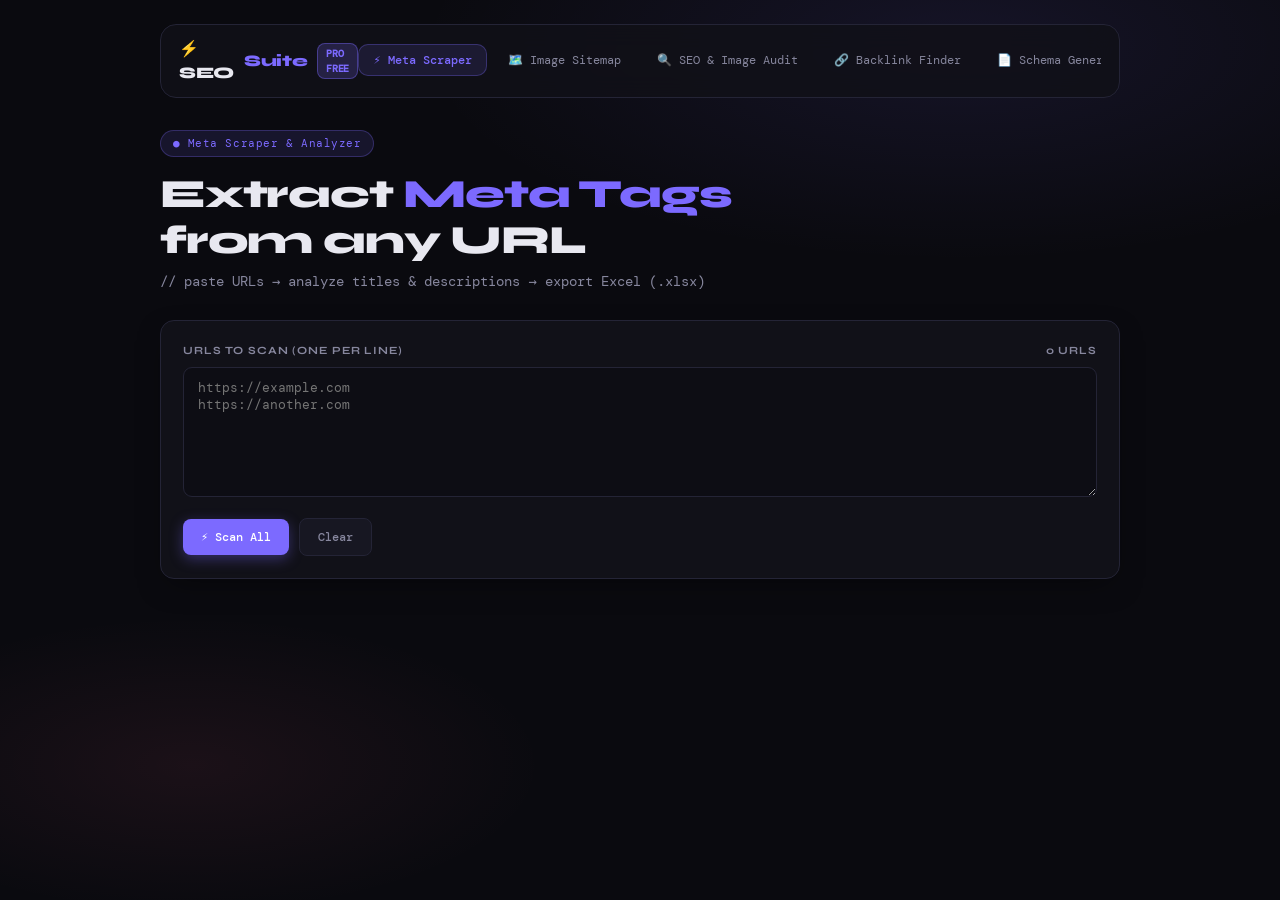
==== index.html @ 13bcffc9 "Initial commit of unified SEO Tools suite" ====
<!DOCTYPE html>
<html lang="en">
<head>
    <meta charset="UTF-8">
    <meta name="viewport" content="width=device-width, initial-scale=1.0">
    <title>SEO & Web Tools Suite — All-in-One Growth Platform</title>
    <meta name="description" content="All-in-one free SEO & Web tools platform: Meta Scraper, XML Image Sitemap Generator, Deep Image & SEO Auditor, Backlink Finder, Schema.org Generator, and YouTube Shorts Hunter.">
    <link rel="icon" href="data:image/svg+xml,<svg xmlns=%22http://www.w3.org/2000/svg%22 viewBox=%220 0 100 100%22><text y=%22.9em%22 font-size=%2290%22>⚡</text></svg>">
    <link rel="stylesheet" href="style.css">
</head>
<body>

    <main class="app-container">
        <!-- Unified Top Navigation Bar -->
        <nav class="suite-nav-container">
            <div class="suite-logo">
                ⚡ SEO<span>Suite</span>
                <span class="suite-logo-badge">PRO FREE</span>
            </div>
            <div class="nav-tabs">
                <button class="tab-btn active" data-tab="meta">⚡ Meta Scraper</button>
                <button class="tab-btn" data-tab="sitemap">🗺️ Image Sitemap</button>
                <button class="tab-btn" data-tab="audit">🔍 SEO & Image Audit</button>
                <button class="tab-btn" data-tab="backlinks">🔗 Backlink Finder</button>
                <button class="tab-btn" data-tab="schema">📄 Schema Generator</button>
                <button class="tab-btn" data-tab="shorts">🎬 Shorts Hunter</button>
            </div>
        </nav>

        <!-- ======================================================== -->
        <!-- 1. TAB: META TAG SCRAPER -->
        <!-- ======================================================== -->
        <section id="panel-meta" class="tool-panel">
            <header class="tool-header">
                <div class="badge">● Meta Scraper & Analyzer</div>
                <h1>Extract <span>Meta Tags</span><br/>from any URL</h1>
                <p class="tool-subtitle">// paste URLs → analyze titles & descriptions → export Excel (.xlsx)</p>
            </header>

            <div class="card">
                <div class="meta-label">
                    <span>URLs to scan (one per line)</span>
                    <span id="meta-url-count">0 URLs</span>
                </div>
                <textarea id="meta-url-input" placeholder="https://example.com&#10;https://another.com"></textarea>
                
                <div class="button-group">
                    <button id="meta-scan-btn" class="btn primary">⚡ Scan All</button>
                    <button id="meta-clear-btn" class="btn secondary">Clear</button>
                </div>
                <div id="meta-status" class="status-text hidden"></div>
            </div>

            <div id="meta-results-container" class="hidden">
                <div class="results-header">
                    <div id="meta-results-title" class="results-title">Results — 0 pages</div>
                    <button id="meta-export-btn" class="btn download">↓ Export Excel (.xlsx)</button>
                </div>
                <div id="meta-results-list"></div>
            </div>
        </section>

        <!-- ======================================================== -->
        <!-- 2. TAB: IMAGE SITEMAP GENERATOR -->
        <!-- ======================================================== -->
        <section id="panel-sitemap" class="tool-panel hidden">
            <header class="tool-header">
                <div class="badge">● Google Image Sitemap Crawler</div>
                <h1>Generate <span>Image Sitemap</span><br/>for your website</h1>
                <p class="tool-subtitle">// crawl internal pages → find WebP, images & alt text → export XML & CSV</p>
            </header>

            <div class="card">
                <div class="input-row">
                    <div class="input-col" style="flex: 2;">
                        <div class="meta-label">Starting Website URL</div>
                        <input type="text" id="sitemap-url-input" placeholder="https://example.com" />
                    </div>
                    <div class="input-col" style="flex: 1;">
                        <div class="meta-label">Max Pages to Crawl</div>
                        <input type="number" id="sitemap-max-pages" min="1" max="25" value="10" />
                    </div>
                </div>
                <div class="button-group">
                    <button id="sitemap-crawl-btn" class="btn primary">🗺️ Start Crawl</button>
                    <button id="sitemap-clear-btn" class="btn secondary">Clear</button>
                </div>
                <div id="sitemap-status" class="status-text hidden"></div>
            </div>

            <div id="sitemap-results-container" class="hidden">
                <div class="results-header">
                    <div id="sitemap-results-title" class="results-title">Found 0 images across 0 pages</div>
                    <div class="button-group">
                        <button id="sitemap-copy-xml-btn" class="btn secondary">Copy XML</button>
                        <button id="sitemap-download-xml-btn" class="btn download">↓ Download sitemap.xml</button>
                        <button id="sitemap-download-csv-btn" class="btn download">↓ Download CSV</button>
                    </div>
                </div>

                <div class="meta-label">Google Image Sitemap (XML Preview)</div>
                <div id="sitemap-xml-preview" class="code-preview"></div>

                <div class="table-container" style="margin-top: 20px;">
                    <table>
                        <thead>
                            <tr>
                                <th>Page URL</th>
                                <th>Image URL</th>
                                <th>Alt Text / Title</th>
                                <th>Format</th>
                            </tr>
                        </thead>
                        <tbody id="sitemap-table-body"></tbody>
                    </table>
                </div>
            </div>
        </section>

        <!-- ======================================================== -->
        <!-- 3. TAB: DEEP SEO & IMAGE AUDITOR -->
        <!-- ======================================================== -->
        <section id="panel-audit" class="tool-panel hidden">
            <header class="tool-header">
                <div class="badge">● Deep Page & Image Auditor</div>
                <h1>Perform <span>SEO Audit</span><br/>on any page</h1>
                <p class="tool-subtitle">// check alt tags, missing dimensions (CLS), formats & anchor tags</p>
            </header>

            <div class="card">
                <div class="meta-label">Page URL to Audit</div>
                <div class="input-row">
                    <input type="text" id="audit-url-input" placeholder="https://example.com/page" style="flex: 1;" />
                    <button id="audit-btn" class="btn primary">🔍 Run Deep Audit</button>
                </div>
                <div id="audit-status" class="status-text hidden"></div>
            </div>

            <div id="audit-results-container" class="hidden">
                <!-- Health Score & Metrics -->
                <div class="stat-grid">
                    <div class="stat-card">
                        <div class="stat-label">Health Score</div>
                        <div id="audit-score" class="stat-value ok">--</div>
                    </div>
                    <div class="stat-card">
                        <div class="stat-label">Total Images</div>
                        <div id="audit-total-imgs" class="stat-value">0</div>
                    </div>
                    <div class="stat-card">
                        <div class="stat-label">Missing Alt Tags</div>
                        <div id="audit-missing-alt" class="stat-value warn">0</div>
                    </div>
                    <div class="stat-card">
                        <div class="stat-label">Missing Width/Height</div>
                        <div id="audit-missing-dims" class="stat-value bad">0</div>
                    </div>
                </div>

                <div class="card">
                    <div class="meta-label">Page Headings & Meta Structure</div>
                    <div style="font-family: var(--font-mono); font-size: 13px; line-height: 1.6;">
                        <div><strong>Title:</strong> <span id="audit-title"></span> <span id="audit-title-pill"></span></div>
                        <div style="margin-top: 6px;"><strong>Description:</strong> <span id="audit-desc"></span> <span id="audit-desc-pill"></span></div>
                        <div style="margin-top: 6px;"><strong>H1 Tags:</strong> <span id="audit-h1"></span></div>
                        <div style="margin-top: 6px;"><strong>Canonical:</strong> <span id="audit-canonical"></span></div>
                    </div>
                </div>

                <div class="results-header">
                    <div class="results-title">Image-by-Image Inspection</div>
                </div>
                <div class="table-container">
                    <table>
                        <thead>
                            <tr>
                                <th>#</th>
                                <th>Image URL</th>
                                <th>Alt Text</th>
                                <th>Dimensions</th>
                                <th>Format</th>
                                <th>Loading</th>
                            </tr>
                        </thead>
                        <tbody id="audit-images-table"></tbody>
                    </table>
                </div>
            </div>
        </section>

        <!-- ======================================================== -->
        <!-- 4. TAB: BACKLINK OPPORTUNITY FINDER -->
        <!-- ======================================================== -->
        <section id="panel-backlinks" class="tool-panel hidden">
            <header class="tool-header">
                <div class="badge">● Backlink Opportunity Finder</div>
                <h1>Discover <span>Free Backlinks</span><br/>in your industry</h1>
                <p class="tool-subtitle">// targeted footprint generator & live search query generator</p>
            </header>

            <div class="card">
                <div class="input-row">
                    <div class="input-col" style="flex: 2;">
                        <div class="meta-label">Primary Keyword</div>
                        <input type="text" id="backlink-kw" placeholder="e.g. sheet metal design, mechanical engineering, dental" />
                    </div>
                    <div class="input-col" style="flex: 1.5;">
                        <div class="meta-label">Category</div>
                        <select id="backlink-cat">
                            <option value="guest_blogs">Guest Blogs ("Write for Us")</option>
                            <option value="business_listings">Business Listings & Directories</option>
                            <option value="classifieds">Free Classifieds</option>
                            <option value="pdf_sharing">PPT / PDF Sharing Sites</option>
                            <option value="communities">Forums & Communities</option>
                        </select>
                    </div>
                    <div class="input-col" style="flex: 1;">
                        <div class="meta-label">Country Filter</div>
                        <select id="backlink-country">
                            <option value="">Global (No Filter)</option>
                            <option value="USA">USA</option>
                            <option value="India">India</option>
                            <option value="UK">UK</option>
                            <option value="Canada">Canada</option>
                            <option value="Australia">Australia</option>
                        </select>
                    </div>
                </div>

                <div class="button-group">
                    <button id="backlink-btn" class="btn primary">🔗 Find Opportunities</button>
                    <button id="backlink-clear-btn" class="btn secondary">Clear</button>
                </div>
                <div id="backlink-status" class="status-text hidden"></div>
            </div>

            <div id="backlink-results-container" class="hidden">
                <div class="results-header">
                    <div class="results-title">Generated Search Footprints</div>
                </div>
                <div id="backlink-footprints-list"></div>

                <div class="results-header" style="margin-top: 24px;">
                    <div class="results-title">Live Discovered Candidates</div>
                </div>
                <div id="backlink-live-list"></div>
            </div>
        </section>

        <!-- ======================================================== -->
        <!-- 5. TAB: SCHEMA & JSON-LD GENERATOR -->
        <!-- ======================================================== -->
        <section id="panel-schema" class="tool-panel hidden">
            <header class="tool-header">
                <div class="badge">● Schema.org & JSON-LD Generator</div>
                <h1>Generate <span>Structured Data</span><br/>for Google Rich Snippets</h1>
                <p class="tool-subtitle">// create Article, WebPage, and FAQ rich snippets for maximum SERP visibility</p>
            </header>

            <div class="card">
                <div class="input-row">
                    <div class="input-col" style="flex: 1;">
                        <div class="meta-label">Schema Type</div>
                        <select id="schema-type">
                            <option value="Article">Article / Blog Post</option>
                            <option value="WebPage">WebPage</option>
                        </select>
                    </div>
                    <div class="input-col" style="flex: 2;">
                        <div class="meta-label">Headline / Title</div>
                        <input type="text" id="schema-headline" placeholder="e.g. Complete Guide to Precision Sheet Metal Design" />
                    </div>
                </div>

                <div class="meta-label">Excerpt / Description</div>
                <textarea id="schema-desc" style="height: 80px;" placeholder="Brief summary of the article or document..."></textarea>

                <div class="input-row">
                    <div class="input-col">
                        <div class="meta-label">Author Name</div>
                        <input type="text" id="schema-author" placeholder="e.g. John Doe / Technical Team" />
                    </div>
                    <div class="input-col">
                        <div class="meta-label">Page Canonical URL</div>
                        <input type="text" id="schema-page-url" placeholder="https://example.com/guide" />
                    </div>
                    <div class="input-col">
                        <div class="meta-label">Feature Image URL</div>
                        <input type="text" id="schema-image-url" placeholder="https://example.com/cover.webp" />
                    </div>
                </div>

                <div class="button-group">
                    <button id="schema-gen-btn" class="btn primary">📄 Generate JSON-LD</button>
                    <button id="schema-clear-btn" class="btn secondary">Reset</button>
                </div>
            </div>

            <div id="schema-results-container" class="hidden">
                <div class="results-header">
                    <div class="results-title">Valid Google Rich Snippet JSON-LD</div>
                    <button id="schema-copy-btn" class="btn download">Copy Code</button>
                </div>
                <div id="schema-code-preview" class="code-preview"></div>
            </div>
        </section>

        <!-- ======================================================== -->
        <!-- 6. TAB: YOUTUBE SHORTS HUNTER -->
        <!-- ======================================================== -->
        <section id="panel-shorts" class="tool-panel hidden">
            <header class="tool-header">
                <div class="badge">● YouTube Shorts Trend Hunter</div>
                <h1>Find <span>Viral Shorts</span><br/>in any niche</h1>
                <p class="tool-subtitle">// discover high-view competitor shorts, titles, and engagement rates</p>
            </header>

            <div class="card">
                <div class="input-row">
                    <div class="input-col" style="flex: 3;">
                        <div class="meta-label">Topic or Niche Query</div>
                        <input type="text" id="shorts-query" placeholder="e.g. Mechanical engineering product design, CNC machining" />
                    </div>
                    <div class="input-col" style="flex: 1;">
                        <div class="meta-label">Max Results</div>
                        <input type="number" id="shorts-max" value="10" min="5" max="20" />
                    </div>
                </div>

                <div class="button-group">
                    <button id="shorts-btn" class="btn primary">🎬 Hunt Shorts</button>
                    <button id="shorts-clear-btn" class="btn secondary">Clear</button>
                </div>
                <div id="shorts-status" class="status-text hidden"></div>
            </div>

            <div id="shorts-results-container" class="hidden">
                <div class="results-header">
                    <div id="shorts-results-title" class="results-title">Discovered 0 Shorts</div>
                    <button id="shorts-export-csv-btn" class="btn download">↓ Export CSV</button>
                </div>

                <div class="table-container">
                    <table>
                        <thead>
                            <tr>
                                <th>#</th>
                                <th>Title</th>
                                <th>Channel</th>
                                <th>Views</th>
                                <th>Duration</th>
                                <th>Action</th>
                            </tr>
                        </thead>
                        <tbody id="shorts-table-body"></tbody>
                    </table>
                </div>
            </div>
        </section>

    </main>

    <script src="app.js" defer></script>
</body>
</html>
---- style.css ----
@import url('https://fonts.googleapis.com/css2?family=Syne:wght@400;600;700;800&family=DM+Mono:wght@300;400;500&display=swap');

:root {
    --bg-main: #0a0a0f;
    --bg-card: #111118;
    --bg-card-subtle: #171722;
    --border-color: #242436;
    --border-focus: #7c6aff;
    --text-primary: #e8e8f0;
    --text-secondary: #87879e;
    --text-dim: #545468;
    --primary: #7c6aff;
    --primary-hover: #9384ff;
    --primary-glow: rgba(124, 106, 255, 0.2);
    --accent-pink: #ff6a8e;
    --success: #10b981;
    --success-bg: rgba(16, 185, 129, 0.12);
    --warning: #f59e0b;
    --warning-bg: rgba(245, 158, 11, 0.12);
    --danger: #ef4444;
    --danger-bg: rgba(239, 68, 68, 0.12);
    --font-heading: 'Syne', sans-serif;
    --font-mono: 'DM Mono', monospace;
}

* {
    box-sizing: border-box;
    margin: 0;
    padding: 0;
}

body {
    font-family: var(--font-heading);
    background-color: var(--bg-main);
    color: var(--text-primary);
    background-image:
        radial-gradient(ellipse 70% 40% at 75% 5%, rgba(124, 106, 255, 0.1) 0%, transparent 60%),
        radial-gradient(ellipse 50% 30% at 15% 85%, rgba(255, 106, 142, 0.07) 0%, transparent 55%);
    min-height: 100vh;
    padding: 24px 20px 80px 20px;
    line-height: 1.5;
}

/* Container */
.app-container {
    max-width: 960px;
    margin: 0 auto;
}

/* Top Navigation Bar */
.suite-nav-container {
    display: flex;
    justify-content: space-between;
    align-items: center;
    padding: 12px 18px;
    background: rgba(17, 17, 24, 0.85);
    backdrop-filter: blur(12px);
    border: 1px solid var(--border-color);
    border-radius: 16px;
    margin-bottom: 32px;
    position: sticky;
    top: 16px;
    z-index: 100;
}

.suite-logo {
    display: flex;
    align-items: center;
    gap: 10px;
    font-weight: 800;
    font-size: 16px;
    letter-spacing: -0.02em;
}

.suite-logo span {
    color: var(--primary);
}

.suite-logo-badge {
    background: var(--primary-glow);
    border: 1px solid rgba(124, 106, 255, 0.4);
    color: var(--primary);
    padding: 2px 8px;
    font-size: 10px;
    border-radius: 8px;
    font-family: var(--font-mono);
}

.nav-tabs {
    display: flex;
    gap: 6px;
    overflow-x: auto;
    padding-bottom: 2px;
}

.nav-tabs::-webkit-scrollbar {
    height: 4px;
}
.nav-tabs::-webkit-scrollbar-thumb {
    background: var(--border-color);
    border-radius: 4px;
}

.tab-btn {
    background: transparent;
    color: var(--text-secondary);
    border: 1px solid transparent;
    padding: 7px 14px;
    border-radius: 10px;
    font-family: var(--font-mono);
    font-size: 12px;
    cursor: pointer;
    white-space: nowrap;
    transition: all 0.2s ease;
    display: flex;
    align-items: center;
    gap: 6px;
}

.tab-btn:hover {
    color: var(--text-primary);
    background: rgba(255, 255, 255, 0.04);
}

.tab-btn.active {
    color: var(--primary);
    background: rgba(124, 106, 255, 0.12);
    border-color: rgba(124, 106, 255, 0.3);
    font-weight: 500;
}

/* Tool Header */
.tool-header {
    margin-bottom: 28px;
}

.badge {
    display: inline-flex;
    align-items: center;
    gap: 6px;
    background: rgba(124, 106, 255, 0.12);
    border: 1px solid rgba(124, 106, 255, 0.28);
    border-radius: 20px;
    padding: 4px 12px;
    font-family: var(--font-mono);
    font-size: 11px;
    color: var(--primary);
    letter-spacing: 0.05em;
    margin-bottom: 14px;
}

h1 {
    font-size: clamp(28px, 4.5vw, 40px);
    font-weight: 800;
    line-height: 1.15;
    letter-spacing: -0.03em;
    margin: 0;
}

h1 span {
    color: var(--primary);
}

.tool-subtitle {
    color: var(--text-secondary);
    font-size: 14px;
    margin-top: 8px;
    font-family: var(--font-mono);
    font-weight: 400;
}

/* Input Card & Forms */
.card {
    background: var(--bg-card);
    border: 1px solid var(--border-color);
    border-radius: 14px;
    padding: 22px;
    margin-bottom: 24px;
    box-shadow: 0 10px 30px -10px rgba(0, 0, 0, 0.5);
}

.meta-label {
    font-size: 11px;
    font-weight: 700;
    letter-spacing: 0.08em;
    text-transform: uppercase;
    color: var(--text-secondary);
    margin-bottom: 8px;
    display: flex;
    justify-content: space-between;
}

.input-row {
    display: flex;
    gap: 12px;
    margin-bottom: 16px;
    flex-wrap: wrap;
}

.input-col {
    flex: 1;
    min-width: 200px;
}

input[type="text"],
input[type="number"],
input[type="date"],
select,
textarea {
    width: 100%;
    background: #0d0d14;
    border: 1px solid var(--border-color);
    color: var(--text-primary);
    font-family: var(--font-mono);
    font-size: 13px;
    border-radius: 9px;
    padding: 11px 14px;
    outline: none;
    transition: all 0.2s;
}

input:focus,
select:focus,
textarea:focus {
    border-color: var(--border-focus);
    box-shadow: 0 0 0 1px var(--border-focus);
}

textarea {
    height: 130px;
    resize: vertical;
    margin-bottom: 14px;
}

/* Button Group */
.button-group {
    display: flex;
    gap: 10px;
    align-items: center;
    flex-wrap: wrap;
}

.btn {
    border: none;
    border-radius: 8px;
    padding: 10px 18px;
    font-family: var(--font-mono);
    font-size: 12px;
    font-weight: 500;
    cursor: pointer;
    transition: all 0.2s;
    display: inline-flex;
    align-items: center;
    justify-content: center;
    gap: 6px;
    text-decoration: none;
}

.btn.primary {
    background: var(--primary);
    color: #ffffff;
    box-shadow: 0 4px 14px rgba(124, 106, 255, 0.35);
}

.btn.primary:hover:not(:disabled) {
    background: var(--primary-hover);
    transform: translateY(-1px);
}

.btn.secondary {
    background: var(--bg-card-subtle);
    color: var(--text-secondary);
    border: 1px solid var(--border-color);
}

.btn.secondary:hover {
    color: var(--text-primary);
    background: rgba(255, 255, 255, 0.05);
}

.btn.download {
    background: rgba(16, 185, 129, 0.15);
    border: 1px solid rgba(16, 185, 129, 0.3);
    color: #34d399;
}

.btn.download:hover {
    background: rgba(16, 185, 129, 0.25);
}

.btn:disabled {
    opacity: 0.5;
    cursor: not-allowed;
}

/* Status Text */
.status-text {
    margin-top: 12px;
    font-family: var(--font-mono);
    font-size: 12px;
    color: var(--text-secondary);
    display: flex;
    align-items: center;
    gap: 8px;
}

.spinner {
    width: 14px;
    height: 14px;
    border: 2px solid var(--border-color);
    border-top-color: var(--primary);
    border-radius: 50%;
    animation: spin 0.8s linear infinite;
    display: inline-block;
}

@keyframes spin {
    to { transform: rotate(360deg); }
}

/* Results Section */
.results-header {
    display: flex;
    justify-content: space-between;
    align-items: center;
    margin-bottom: 16px;
    flex-wrap: wrap;
    gap: 10px;
}

.results-title {
    font-size: 16px;
    font-weight: 700;
    color: var(--text-primary);
}

/* Metric / Stat Cards Grid */
.stat-grid {
    display: grid;
    grid-template-columns: repeat(auto-fit, minmax(160px, 1fr));
    gap: 12px;
    margin-bottom: 20px;
}

.stat-card {
    background: var(--bg-card);
    border: 1px solid var(--border-color);
    border-radius: 10px;
    padding: 14px;
}

.stat-label {
    font-family: var(--font-mono);
    font-size: 11px;
    color: var(--text-secondary);
    text-transform: uppercase;
}

.stat-value {
    font-size: 24px;
    font-weight: 800;
    margin-top: 4px;
    color: var(--text-primary);
}

.stat-value.ok { color: var(--success); }
.stat-value.warn { color: var(--warning); }
.stat-value.bad { color: var(--danger); }

/* Result Item Card */
.result-card {
    background: var(--bg-card);
    border: 1px solid var(--border-color);
    border-radius: 12px;
    padding: 16px;
    margin-bottom: 14px;
    font-size: 13px;
    transition: border-color 0.2s;
}

.result-card:hover {
    border-color: rgba(124, 106, 255, 0.4);
}

.result-url {
    font-family: var(--font-mono);
    font-size: 12px;
    color: var(--primary);
    margin-bottom: 8px;
    word-break: break-all;
    display: block;
    text-decoration: none;
}

.result-field {
    margin-bottom: 8px;
}

.field-label {
    font-family: var(--font-mono);
    font-size: 10px;
    color: var(--text-dim);
    text-transform: uppercase;
    margin-bottom: 2px;
}

.field-content {
    color: var(--text-primary);
    line-height: 1.4;
}

/* Status Pills */
.pill {
    display: inline-block;
    padding: 2px 7px;
    border-radius: 6px;
    font-family: var(--font-mono);
    font-size: 10px;
    font-weight: 500;
    margin-left: 6px;
    vertical-align: middle;
}

.pill-ok {
    background: var(--success-bg);
    color: var(--success);
    border: 1px solid rgba(16, 185, 129, 0.25);
}

.pill-warn {
    background: var(--warning-bg);
    color: var(--warning);
    border: 1px solid rgba(245, 158, 11, 0.25);
}

.pill-bad {
    background: var(--danger-bg);
    color: var(--danger);
    border: 1px solid rgba(239, 68, 68, 0.25);
}

/* Code Preview Box */
.code-preview {
    background: #08080c;
    border: 1px solid var(--border-color);
    border-radius: 10px;
    padding: 16px;
    font-family: var(--font-mono);
    font-size: 12px;
    color: #b0b0cf;
    overflow-x: auto;
    max-height: 360px;
    white-space: pre;
    line-height: 1.5;
}

/* Data Table */
.table-container {
    overflow-x: auto;
    border: 1px solid var(--border-color);
    border-radius: 10px;
    margin-top: 12px;
}

table {
    width: 100%;
    border-collapse: collapse;
    font-size: 12px;
    font-family: var(--font-mono);
}

th {
    background: var(--bg-card-subtle);
    color: var(--text-secondary);
    text-align: left;
    padding: 10px 14px;
    font-weight: 600;
    border-bottom: 1px solid var(--border-color);
    white-space: nowrap;
}

td {
    padding: 10px 14px;
    border-bottom: 1px solid rgba(36, 36, 54, 0.5);
    color: var(--text-primary);
    max-width: 300px;
    overflow: hidden;
    text-overflow: ellipsis;
    white-space: nowrap;
}

tr:hover td {
    background: rgba(124, 106, 255, 0.04);
}

/* Utility */
.hidden {
    display: none !important;
}

@media (max-width: 768px) {
    .suite-nav-container {
        flex-direction: column;
        align-items: flex-start;
        gap: 12px;
    }
    .nav-tabs {
        width: 100%;
    }
}
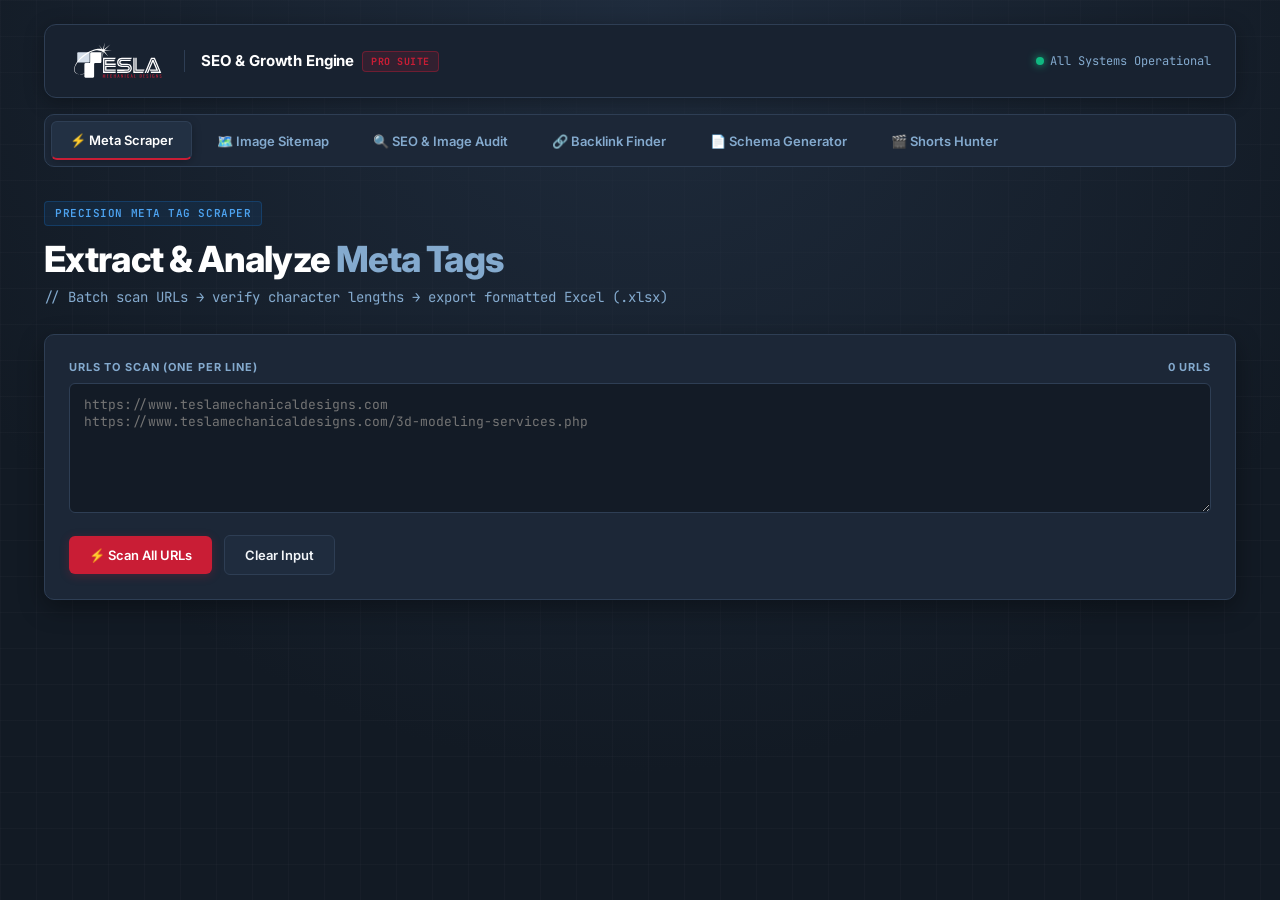
==== commit 407170cd: "Update UI/UX with Tesla Mechanical Designs brand kit and fix navigation layout" ====
--- a/index.html
+++ b/index.html
@@ -3,20 +3,37 @@
 <head>
     <meta charset="UTF-8">
     <meta name="viewport" content="width=device-width, initial-scale=1.0">
-    <title>SEO & Web Tools Suite — All-in-One Growth Platform</title>
-    <meta name="description" content="All-in-one free SEO & Web tools platform: Meta Scraper, XML Image Sitemap Generator, Deep Image & SEO Auditor, Backlink Finder, Schema.org Generator, and YouTube Shorts Hunter.">
+    <title>SEO & Web Growth Suite — Tesla Mechanical Designs</title>
+    <meta name="description" content="Precision engineering SEO tools suite: Meta Tag Scraper, Google Image Sitemap Generator, Deep Image & Page Auditor, Backlink Finder, Schema.org Generator, and Shorts Hunter.">
     <link rel="icon" href="data:image/svg+xml,<svg xmlns=%22http://www.w3.org/2000/svg%22 viewBox=%220 0 100 100%22><text y=%22.9em%22 font-size=%2290%22>⚡</text></svg>">
     <link rel="stylesheet" href="style.css">
 </head>
 <body>
 
     <main class="app-container">
-        <!-- Unified Top Navigation Bar -->
-        <nav class="suite-nav-container">
-            <div class="suite-logo">
-                ⚡ SEO<span>Suite</span>
-                <span class="suite-logo-badge">PRO FREE</span>
-            </div>
+        <!-- ======================================================== -->
+        <!-- TOP BRAND HEADER (TESLA MECHANICAL DESIGNS) -->
+        <!-- ======================================================== -->
+        <header class="top-brand-header">
+            <div class="brand-logo-lockup">
+                <img src="tesla-logo.svg" alt="Tesla Mechanical Designs" class="brand-logo-img">
+                <div class="brand-suite-tag">
+                    <span class="brand-suite-title">SEO & Growth Engine</span>
+                    <span class="brand-badge-pro">PRO SUITE</span>
+                </div>
+            </div>
+            <div class="header-meta-actions">
+                <div class="system-status">
+                    <span class="system-status-dot"></span>
+                    <span>All Systems Operational</span>
+                </div>
+            </div>
+        </header>
+
+        <!-- ======================================================== -->
+        <!-- HORIZONTAL TOOL NAVIGATION TABS -->
+        <!-- ======================================================== -->
+        <nav class="nav-tabs-wrapper">
             <div class="nav-tabs">
                 <button class="tab-btn active" data-tab="meta">⚡ Meta Scraper</button>
                 <button class="tab-btn" data-tab="sitemap">🗺️ Image Sitemap</button>
@@ -31,29 +48,29 @@
         <!-- 1. TAB: META TAG SCRAPER -->
         <!-- ======================================================== -->
         <section id="panel-meta" class="tool-panel">
-            <header class="tool-header">
-                <div class="badge">● Meta Scraper & Analyzer</div>
-                <h1>Extract <span>Meta Tags</span><br/>from any URL</h1>
-                <p class="tool-subtitle">// paste URLs → analyze titles & descriptions → export Excel (.xlsx)</p>
-            </header>
+            <div class="tool-header">
+                <div class="badge-discipline">Precision Meta Tag Scraper</div>
+                <h1>Extract & Analyze <span>Meta Tags</span></h1>
+                <p class="tool-subtitle">// Batch scan URLs → verify character lengths → export formatted Excel (.xlsx)</p>
+            </div>
 
             <div class="card">
                 <div class="meta-label">
                     <span>URLs to scan (one per line)</span>
                     <span id="meta-url-count">0 URLs</span>
                 </div>
-                <textarea id="meta-url-input" placeholder="https://example.com&#10;https://another.com"></textarea>
+                <textarea id="meta-url-input" placeholder="https://www.teslamechanicaldesigns.com&#10;https://www.teslamechanicaldesigns.com/3d-modeling-services.php"></textarea>
                 
                 <div class="button-group">
-                    <button id="meta-scan-btn" class="btn primary">⚡ Scan All</button>
-                    <button id="meta-clear-btn" class="btn secondary">Clear</button>
+                    <button id="meta-scan-btn" class="btn primary">⚡ Scan All URLs</button>
+                    <button id="meta-clear-btn" class="btn secondary">Clear Input</button>
                 </div>
                 <div id="meta-status" class="status-text hidden"></div>
             </div>
 
             <div id="meta-results-container" class="hidden">
                 <div class="results-header">
-                    <div id="meta-results-title" class="results-title">Results — 0 pages</div>
+                    <div id="meta-results-title" class="results-title">Scanned 0 Pages</div>
                     <button id="meta-export-btn" class="btn download">↓ Export Excel (.xlsx)</button>
                 </div>
                 <div id="meta-results-list"></div>
@@ -64,17 +81,17 @@
         <!-- 2. TAB: IMAGE SITEMAP GENERATOR -->
         <!-- ======================================================== -->
         <section id="panel-sitemap" class="tool-panel hidden">
-            <header class="tool-header">
-                <div class="badge">● Google Image Sitemap Crawler</div>
-                <h1>Generate <span>Image Sitemap</span><br/>for your website</h1>
-                <p class="tool-subtitle">// crawl internal pages → find WebP, images & alt text → export XML & CSV</p>
-            </header>
-
-            <div class="card">
-                <div class="input-row">
-                    <div class="input-col" style="flex: 2;">
-                        <div class="meta-label">Starting Website URL</div>
-                        <input type="text" id="sitemap-url-input" placeholder="https://example.com" />
+            <div class="tool-header">
+                <div class="badge-discipline">Google Image Sitemap Crawler</div>
+                <h1>Generate <span>Image Sitemap</span></h1>
+                <p class="tool-subtitle">// Crawl internal pages → extract WebP, images & alt text → export XML & CSV</p>
+            </div>
+
+            <div class="card">
+                <div class="input-row">
+                    <div class="input-col" style="flex: 2.5;">
+                        <div class="meta-label">Starting Domain or Page URL</div>
+                        <input type="text" id="sitemap-url-input" placeholder="https://www.teslamechanicaldesigns.com" />
                     </div>
                     <div class="input-col" style="flex: 1;">
                         <div class="meta-label">Max Pages to Crawl</div>
@@ -82,7 +99,7 @@
                     </div>
                 </div>
                 <div class="button-group">
-                    <button id="sitemap-crawl-btn" class="btn primary">🗺️ Start Crawl</button>
+                    <button id="sitemap-crawl-btn" class="btn primary">🗺️ Start Sitemap Crawl</button>
                     <button id="sitemap-clear-btn" class="btn secondary">Clear</button>
                 </div>
                 <div id="sitemap-status" class="status-text hidden"></div>
@@ -90,10 +107,10 @@
 
             <div id="sitemap-results-container" class="hidden">
                 <div class="results-header">
-                    <div id="sitemap-results-title" class="results-title">Found 0 images across 0 pages</div>
+                    <div id="sitemap-results-title" class="results-title">Discovered 0 images</div>
                     <div class="button-group">
                         <button id="sitemap-copy-xml-btn" class="btn secondary">Copy XML</button>
-                        <button id="sitemap-download-xml-btn" class="btn download">↓ Download sitemap.xml</button>
+                        <button id="sitemap-download-xml-btn" class="btn download">↓ Download XML</button>
                         <button id="sitemap-download-csv-btn" class="btn download">↓ Download CSV</button>
                     </div>
                 </div>
@@ -121,17 +138,17 @@
         <!-- 3. TAB: DEEP SEO & IMAGE AUDITOR -->
         <!-- ======================================================== -->
         <section id="panel-audit" class="tool-panel hidden">
-            <header class="tool-header">
-                <div class="badge">● Deep Page & Image Auditor</div>
-                <h1>Perform <span>SEO Audit</span><br/>on any page</h1>
-                <p class="tool-subtitle">// check alt tags, missing dimensions (CLS), formats & anchor tags</p>
-            </header>
+            <div class="tool-header">
+                <div class="badge-discipline">Core Diagnostics & Performance</div>
+                <h1>Perform <span>Deep SEO Audit</span></h1>
+                <p class="tool-subtitle">// Alt tags, missing width/height attributes (CLS), format efficiency, and anchor links</p>
+            </div>
 
             <div class="card">
                 <div class="meta-label">Page URL to Audit</div>
                 <div class="input-row">
-                    <input type="text" id="audit-url-input" placeholder="https://example.com/page" style="flex: 1;" />
-                    <button id="audit-btn" class="btn primary">🔍 Run Deep Audit</button>
+                    <input type="text" id="audit-url-input" placeholder="https://www.teslamechanicaldesigns.com" style="flex: 1;" />
+                    <button id="audit-btn" class="btn primary">🔍 Run Diagnostics</button>
                 </div>
                 <div id="audit-status" class="status-text hidden"></div>
             </div>
@@ -152,23 +169,23 @@
                         <div id="audit-missing-alt" class="stat-value warn">0</div>
                     </div>
                     <div class="stat-card">
-                        <div class="stat-label">Missing Width/Height</div>
+                        <div class="stat-label">Missing Dimensions (CLS)</div>
                         <div id="audit-missing-dims" class="stat-value bad">0</div>
                     </div>
                 </div>
 
                 <div class="card">
-                    <div class="meta-label">Page Headings & Meta Structure</div>
-                    <div style="font-family: var(--font-mono); font-size: 13px; line-height: 1.6;">
+                    <div class="meta-label">Meta & Structural Integrity</div>
+                    <div style="font-family: var(--font-mono); font-size: 13px; line-height: 1.8;">
                         <div><strong>Title:</strong> <span id="audit-title"></span> <span id="audit-title-pill"></span></div>
                         <div style="margin-top: 6px;"><strong>Description:</strong> <span id="audit-desc"></span> <span id="audit-desc-pill"></span></div>
-                        <div style="margin-top: 6px;"><strong>H1 Tags:</strong> <span id="audit-h1"></span></div>
+                        <div style="margin-top: 6px;"><strong>H1 Tag:</strong> <span id="audit-h1"></span></div>
                         <div style="margin-top: 6px;"><strong>Canonical:</strong> <span id="audit-canonical"></span></div>
                     </div>
                 </div>
 
                 <div class="results-header">
-                    <div class="results-title">Image-by-Image Inspection</div>
+                    <div class="results-title">Image-by-Image Diagnostic Inspection</div>
                 </div>
                 <div class="table-container">
                     <table>
@@ -192,17 +209,17 @@
         <!-- 4. TAB: BACKLINK OPPORTUNITY FINDER -->
         <!-- ======================================================== -->
         <section id="panel-backlinks" class="tool-panel hidden">
-            <header class="tool-header">
-                <div class="badge">● Backlink Opportunity Finder</div>
-                <h1>Discover <span>Free Backlinks</span><br/>in your industry</h1>
-                <p class="tool-subtitle">// targeted footprint generator & live search query generator</p>
-            </header>
+            <div class="tool-header">
+                <div class="badge-discipline">Authority & Outreach Engine</div>
+                <h1>Discover <span>Backlink Opportunities</span></h1>
+                <p class="tool-subtitle">// Targeted search footprint matrix & live query generators for high-intent links</p>
+            </div>
 
             <div class="card">
                 <div class="input-row">
                     <div class="input-col" style="flex: 2;">
-                        <div class="meta-label">Primary Keyword</div>
-                        <input type="text" id="backlink-kw" placeholder="e.g. sheet metal design, mechanical engineering, dental" />
+                        <div class="meta-label">Target Industry / Keyword</div>
+                        <input type="text" id="backlink-kw" placeholder="e.g. sheet metal design, mechanical engineering, CAD" />
                     </div>
                     <div class="input-col" style="flex: 1.5;">
                         <div class="meta-label">Category</div>
@@ -210,8 +227,8 @@
                             <option value="guest_blogs">Guest Blogs ("Write for Us")</option>
                             <option value="business_listings">Business Listings & Directories</option>
                             <option value="classifieds">Free Classifieds</option>
-                            <option value="pdf_sharing">PPT / PDF Sharing Sites</option>
-                            <option value="communities">Forums & Communities</option>
+                            <option value="pdf_sharing">PPT / PDF Document Sharing</option>
+                            <option value="communities">Engineering Forums & Communities</option>
                         </select>
                     </div>
                     <div class="input-col" style="flex: 1;">
@@ -219,8 +236,8 @@
                         <select id="backlink-country">
                             <option value="">Global (No Filter)</option>
                             <option value="USA">USA</option>
+                            <option value="UK">UK</option>
                             <option value="India">India</option>
-                            <option value="UK">UK</option>
                             <option value="Canada">Canada</option>
                             <option value="Australia">Australia</option>
                         </select>
@@ -228,7 +245,7 @@
                 </div>
 
                 <div class="button-group">
-                    <button id="backlink-btn" class="btn primary">🔗 Find Opportunities</button>
+                    <button id="backlink-btn" class="btn primary">🔗 Generate Footprints</button>
                     <button id="backlink-clear-btn" class="btn secondary">Clear</button>
                 </div>
                 <div id="backlink-status" class="status-text hidden"></div>
@@ -236,7 +253,7 @@
 
             <div id="backlink-results-container" class="hidden">
                 <div class="results-header">
-                    <div class="results-title">Generated Search Footprints</div>
+                    <div class="results-title">Generated Search Footprints (Click to Query)</div>
                 </div>
                 <div id="backlink-footprints-list"></div>
 
@@ -251,55 +268,55 @@
         <!-- 5. TAB: SCHEMA & JSON-LD GENERATOR -->
         <!-- ======================================================== -->
         <section id="panel-schema" class="tool-panel hidden">
-            <header class="tool-header">
-                <div class="badge">● Schema.org & JSON-LD Generator</div>
-                <h1>Generate <span>Structured Data</span><br/>for Google Rich Snippets</h1>
-                <p class="tool-subtitle">// create Article, WebPage, and FAQ rich snippets for maximum SERP visibility</p>
-            </header>
+            <div class="tool-header">
+                <div class="badge-discipline">Structured Data & SERP Rich Snippets</div>
+                <h1>Generate <span>Schema.org JSON-LD</span></h1>
+                <p class="tool-subtitle">// Create validated Article and WebPage structured markup for enhanced Google SERP visibility</p>
+            </div>
 
             <div class="card">
                 <div class="input-row">
                     <div class="input-col" style="flex: 1;">
                         <div class="meta-label">Schema Type</div>
                         <select id="schema-type">
-                            <option value="Article">Article / Blog Post</option>
-                            <option value="WebPage">WebPage</option>
+                            <option value="Article">Article / Technical Publication</option>
+                            <option value="WebPage">Standard WebPage</option>
                         </select>
                     </div>
                     <div class="input-col" style="flex: 2;">
                         <div class="meta-label">Headline / Title</div>
-                        <input type="text" id="schema-headline" placeholder="e.g. Complete Guide to Precision Sheet Metal Design" />
-                    </div>
-                </div>
-
-                <div class="meta-label">Excerpt / Description</div>
-                <textarea id="schema-desc" style="height: 80px;" placeholder="Brief summary of the article or document..."></textarea>
+                        <input type="text" id="schema-headline" placeholder="e.g. Precision Sheet Metal Fabrication and Bend Tolerances" />
+                    </div>
+                </div>
+
+                <div class="meta-label">Excerpt / Summary Description</div>
+                <textarea id="schema-desc" style="height: 80px;" placeholder="Comprehensive engineering overview of tolerance considerations in sheet metal manufacturing..."></textarea>
 
                 <div class="input-row">
                     <div class="input-col">
                         <div class="meta-label">Author Name</div>
-                        <input type="text" id="schema-author" placeholder="e.g. John Doe / Technical Team" />
+                        <input type="text" id="schema-author" placeholder="Tesla Mechanical Designs" />
                     </div>
                     <div class="input-col">
                         <div class="meta-label">Page Canonical URL</div>
-                        <input type="text" id="schema-page-url" placeholder="https://example.com/guide" />
+                        <input type="text" id="schema-page-url" placeholder="https://www.teslamechanicaldesigns.com/services.php" />
                     </div>
                     <div class="input-col">
                         <div class="meta-label">Feature Image URL</div>
-                        <input type="text" id="schema-image-url" placeholder="https://example.com/cover.webp" />
-                    </div>
-                </div>
-
-                <div class="button-group">
-                    <button id="schema-gen-btn" class="btn primary">📄 Generate JSON-LD</button>
-                    <button id="schema-clear-btn" class="btn secondary">Reset</button>
+                        <input type="text" id="schema-image-url" placeholder="https://www.teslamechanicaldesigns.com/images/hero.webp" />
+                    </div>
+                </div>
+
+                <div class="button-group">
+                    <button id="schema-gen-btn" class="btn primary">📄 Generate JSON-LD Code</button>
+                    <button id="schema-clear-btn" class="btn secondary">Reset Form</button>
                 </div>
             </div>
 
             <div id="schema-results-container" class="hidden">
                 <div class="results-header">
-                    <div class="results-title">Valid Google Rich Snippet JSON-LD</div>
-                    <button id="schema-copy-btn" class="btn download">Copy Code</button>
+                    <div class="results-title">Validated Google JSON-LD Code</div>
+                    <button id="schema-copy-btn" class="btn download">Copy Code to Clipboard</button>
                 </div>
                 <div id="schema-code-preview" class="code-preview"></div>
             </div>
@@ -309,17 +326,17 @@
         <!-- 6. TAB: YOUTUBE SHORTS HUNTER -->
         <!-- ======================================================== -->
         <section id="panel-shorts" class="tool-panel hidden">
-            <header class="tool-header">
-                <div class="badge">● YouTube Shorts Trend Hunter</div>
-                <h1>Find <span>Viral Shorts</span><br/>in any niche</h1>
-                <p class="tool-subtitle">// discover high-view competitor shorts, titles, and engagement rates</p>
-            </header>
+            <div class="tool-header">
+                <div class="badge-discipline">Viral Content Intelligence</div>
+                <h1>Find <span>Trending Shorts</span></h1>
+                <p class="tool-subtitle">// Discover high-performing competitor videos, view metrics, and topics in your sector</p>
+            </div>
 
             <div class="card">
                 <div class="input-row">
                     <div class="input-col" style="flex: 3;">
-                        <div class="meta-label">Topic or Niche Query</div>
-                        <input type="text" id="shorts-query" placeholder="e.g. Mechanical engineering product design, CNC machining" />
+                        <div class="meta-label">Topic or Engineering Sector</div>
+                        <input type="text" id="shorts-query" placeholder="e.g. Mechanical engineering product design, CNC manufacturing" />
                     </div>
                     <div class="input-col" style="flex: 1;">
                         <div class="meta-label">Max Results</div>
--- a/style.css
+++ b/style.css
@@ -1,26 +1,46 @@
-@import url('https://fonts.googleapis.com/css2?family=Syne:wght@400;600;700;800&family=DM+Mono:wght@300;400;500&display=swap');
+@import url('https://fonts.googleapis.com/css2?family=Inter:wght@400;500;600;700;800;900&family=JetBrains+Mono:wght@400;500&display=swap');
+
+/* ========================================================
+   TESLA MECHANICAL DESIGNS — BRAND DESIGN SYSTEM
+   Colors sampled directly from Official Brand Kit:
+   - Graphite Navy (Core): #223043
+   - Signal Red (Core):    #C91D35
+   - Ice Blue (Tint):      #D6E0EB
+   - Mist (Support):       #F3F6F9
+   - Paper White:          #FFFFFF
+   - Cobalt (Extended):    #155FA6
+   - Sky (Extended):       #84AACE
+   ======================================================== */
 
 :root {
-    --bg-main: #0a0a0f;
-    --bg-card: #111118;
-    --bg-card-subtle: #171722;
-    --border-color: #242436;
-    --border-focus: #7c6aff;
-    --text-primary: #e8e8f0;
-    --text-secondary: #87879e;
-    --text-dim: #545468;
-    --primary: #7c6aff;
-    --primary-hover: #9384ff;
-    --primary-glow: rgba(124, 106, 255, 0.2);
-    --accent-pink: #ff6a8e;
-    --success: #10b981;
-    --success-bg: rgba(16, 185, 129, 0.12);
-    --warning: #f59e0b;
-    --warning-bg: rgba(245, 158, 11, 0.12);
-    --danger: #ef4444;
-    --danger-bg: rgba(239, 68, 68, 0.12);
-    --font-heading: 'Syne', sans-serif;
-    --font-mono: 'DM Mono', monospace;
+    --brand-navy-deep: #121a24;
+    --brand-navy-main: #182230;
+    --brand-navy-core: #223043;
+    --brand-navy-card: #1c2737;
+    --brand-navy-input: #131b26;
+    --brand-navy-border: #2e3e54;
+    --brand-navy-border-focus: #155FA6;
+
+    --brand-red-core: #C91D35;
+    --brand-red-hover: #e0243e;
+    --brand-red-glow: rgba(201, 29, 53, 0.25);
+
+    --brand-cobalt: #155FA6;
+    --brand-cobalt-hover: #1c73c5;
+    --brand-sky: #84AACE;
+    --brand-ice-blue: #D6E0EB;
+    --brand-mist: #F3F6F9;
+    --brand-white: #FFFFFF;
+
+    --status-ok: #10b981;
+    --status-ok-bg: rgba(16, 185, 129, 0.12);
+    --status-warn: #f59e0b;
+    --status-warn-bg: rgba(245, 158, 11, 0.12);
+    --status-bad: #C91D35;
+    --status-bad-bg: rgba(201, 29, 53, 0.12);
+
+    --font-sans: 'Inter', -apple-system, BlinkMacSystemFont, 'Segoe UI', Roboto, sans-serif;
+    --font-mono: 'JetBrains Mono', 'DM Mono', monospace;
 }
 
 * {
@@ -30,153 +50,218 @@
 }
 
 body {
-    font-family: var(--font-heading);
-    background-color: var(--bg-main);
-    color: var(--text-primary);
+    font-family: var(--font-sans);
+    background-color: var(--brand-navy-deep);
+    color: var(--brand-mist);
     background-image:
-        radial-gradient(ellipse 70% 40% at 75% 5%, rgba(124, 106, 255, 0.1) 0%, transparent 60%),
-        radial-gradient(ellipse 50% 30% at 15% 85%, rgba(255, 106, 142, 0.07) 0%, transparent 55%);
+        radial-gradient(circle at 50% 0%, rgba(34, 48, 67, 0.8) 0%, transparent 70%),
+        linear-gradient(rgba(214, 224, 235, 0.025) 1px, transparent 1px),
+        linear-gradient(90deg, rgba(214, 224, 235, 0.025) 1px, transparent 1px);
+    background-size: 100% 100%, 36px 36px, 36px 36px;
     min-height: 100vh;
-    padding: 24px 20px 80px 20px;
+    padding: 0;
     line-height: 1.5;
-}
-
-/* Container */
+    -webkit-font-smoothing: antialiased;
+}
+
+/* Master Container */
 .app-container {
-    max-width: 960px;
+    max-width: 1240px;
     margin: 0 auto;
-}
-
-/* Top Navigation Bar */
-.suite-nav-container {
+    padding: 24px 24px 80px 24px;
+}
+
+/* ========================================================
+   TOP BRAND HEADER
+   ======================================================== */
+.top-brand-header {
     display: flex;
     justify-content: space-between;
     align-items: center;
-    padding: 12px 18px;
-    background: rgba(17, 17, 24, 0.85);
-    backdrop-filter: blur(12px);
-    border: 1px solid var(--border-color);
-    border-radius: 16px;
-    margin-bottom: 32px;
-    position: sticky;
-    top: 16px;
-    z-index: 100;
-}
-
-.suite-logo {
-    display: flex;
-    align-items: center;
-    gap: 10px;
-    font-weight: 800;
-    font-size: 16px;
-    letter-spacing: -0.02em;
-}
-
-.suite-logo span {
-    color: var(--primary);
-}
-
-.suite-logo-badge {
-    background: var(--primary-glow);
-    border: 1px solid rgba(124, 106, 255, 0.4);
-    color: var(--primary);
+    padding: 16px 24px;
+    background: var(--brand-navy-main);
+    border: 1px solid var(--brand-navy-border);
+    border-radius: 12px;
+    margin-bottom: 16px;
+    box-shadow: 0 4px 20px rgba(0, 0, 0, 0.3);
+}
+
+.brand-logo-lockup {
+    display: flex;
+    align-items: center;
+    gap: 16px;
+    text-decoration: none;
+}
+
+.brand-logo-img {
+    height: 40px;
+    width: auto;
+    display: block;
+}
+
+.brand-suite-tag {
+    display: flex;
+    align-items: center;
+    gap: 8px;
+    border-left: 1px solid var(--brand-navy-border);
+    padding-left: 16px;
+}
+
+.brand-suite-title {
+    font-weight: 700;
+    font-size: 15px;
+    color: var(--brand-white);
+    letter-spacing: -0.01em;
+}
+
+.brand-badge-pro {
+    background: rgba(201, 29, 53, 0.15);
+    border: 1px solid rgba(201, 29, 53, 0.4);
+    color: var(--brand-red-core);
     padding: 2px 8px;
     font-size: 10px;
-    border-radius: 8px;
-    font-family: var(--font-mono);
+    font-weight: 700;
+    border-radius: 4px;
+    letter-spacing: 0.05em;
+    font-family: var(--font-mono);
+}
+
+.header-meta-actions {
+    display: flex;
+    align-items: center;
+    gap: 14px;
+}
+
+.system-status {
+    display: flex;
+    align-items: center;
+    gap: 6px;
+    font-size: 12px;
+    font-family: var(--font-mono);
+    color: var(--brand-sky);
+}
+
+.system-status-dot {
+    width: 8px;
+    height: 8px;
+    background: var(--status-ok);
+    border-radius: 50%;
+    box-shadow: 0 0 8px var(--status-ok);
+}
+
+/* ========================================================
+   NAVIGATION TABS BAR
+   ======================================================== */
+.nav-tabs-wrapper {
+    background: var(--brand-navy-card);
+    border: 1px solid var(--brand-navy-border);
+    border-radius: 10px;
+    padding: 6px;
+    margin-bottom: 32px;
+    overflow-x: auto;
+    scrollbar-width: thin;
+}
+
+.nav-tabs-wrapper::-webkit-scrollbar {
+    height: 4px;
+}
+.nav-tabs-wrapper::-webkit-scrollbar-thumb {
+    background: var(--brand-navy-border);
+    border-radius: 2px;
 }
 
 .nav-tabs {
     display: flex;
     gap: 6px;
-    overflow-x: auto;
-    padding-bottom: 2px;
-}
-
-.nav-tabs::-webkit-scrollbar {
-    height: 4px;
-}
-.nav-tabs::-webkit-scrollbar-thumb {
-    background: var(--border-color);
-    border-radius: 4px;
+    min-width: max-content;
 }
 
 .tab-btn {
     background: transparent;
-    color: var(--text-secondary);
+    color: var(--brand-sky);
     border: 1px solid transparent;
-    padding: 7px 14px;
-    border-radius: 10px;
-    font-family: var(--font-mono);
-    font-size: 12px;
+    padding: 10px 18px;
+    border-radius: 6px;
+    font-family: var(--font-sans);
+    font-size: 13px;
+    font-weight: 600;
     cursor: pointer;
     white-space: nowrap;
-    transition: all 0.2s ease;
-    display: flex;
+    transition: all 0.2s cubic-bezier(0.16, 1, 0.3, 1);
+    display: flex;
+    align-items: center;
+    gap: 8px;
+}
+
+.tab-btn:hover {
+    color: var(--brand-white);
+    background: rgba(214, 224, 235, 0.06);
+}
+
+.tab-btn.active {
+    color: var(--brand-white);
+    background: var(--brand-navy-core);
+    border-color: var(--brand-navy-border);
+    border-bottom: 2px solid var(--brand-red-core);
+    box-shadow: 0 2px 10px rgba(0, 0, 0, 0.25);
+}
+
+/* ========================================================
+   HERO & TOOL HEADER
+   ======================================================== */
+.tool-header {
+    margin-bottom: 26px;
+}
+
+.badge-discipline {
+    display: inline-flex;
     align-items: center;
     gap: 6px;
-}
-
-.tab-btn:hover {
-    color: var(--text-primary);
-    background: rgba(255, 255, 255, 0.04);
-}
-
-.tab-btn.active {
-    color: var(--primary);
-    background: rgba(124, 106, 255, 0.12);
-    border-color: rgba(124, 106, 255, 0.3);
-    font-weight: 500;
-}
-
-/* Tool Header */
-.tool-header {
-    margin-bottom: 28px;
-}
-
-.badge {
-    display: inline-flex;
-    align-items: center;
-    gap: 6px;
-    background: rgba(124, 106, 255, 0.12);
-    border: 1px solid rgba(124, 106, 255, 0.28);
-    border-radius: 20px;
-    padding: 4px 12px;
+    background: rgba(21, 95, 166, 0.15);
+    border: 1px solid rgba(21, 95, 166, 0.4);
+    border-radius: 4px;
+    padding: 3px 10px;
     font-family: var(--font-mono);
     font-size: 11px;
-    color: var(--primary);
+    font-weight: 600;
+    color: #4da3f0;
     letter-spacing: 0.05em;
-    margin-bottom: 14px;
+    text-transform: uppercase;
+    margin-bottom: 12px;
 }
 
 h1 {
-    font-size: clamp(28px, 4.5vw, 40px);
+    font-size: clamp(26px, 3.5vw, 36px);
     font-weight: 800;
-    line-height: 1.15;
-    letter-spacing: -0.03em;
+    line-height: 1.2;
+    letter-spacing: -0.025em;
+    color: var(--brand-white);
     margin: 0;
 }
 
 h1 span {
-    color: var(--primary);
+    color: var(--brand-sky);
+    font-weight: 800;
 }
 
 .tool-subtitle {
-    color: var(--text-secondary);
+    color: var(--brand-sky);
     font-size: 14px;
-    margin-top: 8px;
+    margin-top: 6px;
     font-family: var(--font-mono);
     font-weight: 400;
 }
 
-/* Input Card & Forms */
+/* ========================================================
+   CARDS & FORMS (ENGINEERING PRECISION)
+   ======================================================== */
 .card {
-    background: var(--bg-card);
-    border: 1px solid var(--border-color);
-    border-radius: 14px;
-    padding: 22px;
+    background: var(--brand-navy-card);
+    border: 1px solid var(--brand-navy-border);
+    border-radius: 10px;
+    padding: 24px;
     margin-bottom: 24px;
-    box-shadow: 0 10px 30px -10px rgba(0, 0, 0, 0.5);
+    box-shadow: 0 8px 24px rgba(0, 0, 0, 0.35);
 }
 
 .meta-label {
@@ -184,7 +269,7 @@
     font-weight: 700;
     letter-spacing: 0.08em;
     text-transform: uppercase;
-    color: var(--text-secondary);
+    color: var(--brand-sky);
     margin-bottom: 8px;
     display: flex;
     justify-content: space-between;
@@ -192,14 +277,14 @@
 
 .input-row {
     display: flex;
-    gap: 12px;
+    gap: 14px;
     margin-bottom: 16px;
     flex-wrap: wrap;
 }
 
 .input-col {
     flex: 1;
-    min-width: 200px;
+    min-width: 220px;
 }
 
 input[type="text"],
@@ -208,13 +293,13 @@
 select,
 textarea {
     width: 100%;
-    background: #0d0d14;
-    border: 1px solid var(--border-color);
-    color: var(--text-primary);
+    background: var(--brand-navy-input);
+    border: 1px solid var(--brand-navy-border);
+    color: var(--brand-mist);
     font-family: var(--font-mono);
     font-size: 13px;
-    border-radius: 9px;
-    padding: 11px 14px;
+    border-radius: 6px;
+    padding: 12px 14px;
     outline: none;
     transition: all 0.2s;
 }
@@ -222,93 +307,102 @@
 input:focus,
 select:focus,
 textarea:focus {
-    border-color: var(--border-focus);
-    box-shadow: 0 0 0 1px var(--border-focus);
+    border-color: var(--brand-cobalt);
+    box-shadow: 0 0 0 1px var(--brand-cobalt);
+    background: #101720;
 }
 
 textarea {
     height: 130px;
     resize: vertical;
-    margin-bottom: 14px;
-}
-
-/* Button Group */
+    margin-bottom: 16px;
+}
+
+/* ========================================================
+   BUTTONS (SIGNAL RED & COBALT)
+   ======================================================== */
 .button-group {
     display: flex;
-    gap: 10px;
+    gap: 12px;
     align-items: center;
     flex-wrap: wrap;
 }
 
 .btn {
     border: none;
-    border-radius: 8px;
-    padding: 10px 18px;
-    font-family: var(--font-mono);
-    font-size: 12px;
-    font-weight: 500;
+    border-radius: 6px;
+    padding: 11px 20px;
+    font-family: var(--font-sans);
+    font-size: 13px;
+    font-weight: 600;
     cursor: pointer;
-    transition: all 0.2s;
+    transition: all 0.2s cubic-bezier(0.16, 1, 0.3, 1);
     display: inline-flex;
     align-items: center;
     justify-content: center;
-    gap: 6px;
+    gap: 8px;
     text-decoration: none;
 }
 
+/* Primary Signal Red */
 .btn.primary {
-    background: var(--primary);
-    color: #ffffff;
-    box-shadow: 0 4px 14px rgba(124, 106, 255, 0.35);
+    background: var(--brand-red-core);
+    color: var(--brand-white);
+    box-shadow: 0 2px 10px var(--brand-red-glow);
 }
 
 .btn.primary:hover:not(:disabled) {
-    background: var(--primary-hover);
+    background: var(--brand-red-hover);
     transform: translateY(-1px);
-}
-
+    box-shadow: 0 4px 14px rgba(201, 29, 53, 0.45);
+}
+
+/* Secondary Navy Outline */
 .btn.secondary {
-    background: var(--bg-card-subtle);
-    color: var(--text-secondary);
-    border: 1px solid var(--border-color);
+    background: rgba(34, 48, 67, 0.6);
+    color: var(--brand-mist);
+    border: 1px solid var(--brand-navy-border);
 }
 
 .btn.secondary:hover {
-    color: var(--text-primary);
-    background: rgba(255, 255, 255, 0.05);
-}
-
+    color: var(--brand-white);
+    background: var(--brand-navy-core);
+    border-color: var(--brand-ice-blue);
+}
+
+/* Cobalt Download / Action */
 .btn.download {
-    background: rgba(16, 185, 129, 0.15);
-    border: 1px solid rgba(16, 185, 129, 0.3);
-    color: #34d399;
+    background: var(--brand-cobalt);
+    color: var(--brand-white);
+    box-shadow: 0 2px 10px rgba(21, 95, 166, 0.3);
 }
 
 .btn.download:hover {
-    background: rgba(16, 185, 129, 0.25);
+    background: var(--brand-cobalt-hover);
 }
 
 .btn:disabled {
     opacity: 0.5;
     cursor: not-allowed;
-}
-
-/* Status Text */
+    transform: none !important;
+}
+
+/* Status Loading */
 .status-text {
-    margin-top: 12px;
+    margin-top: 14px;
     font-family: var(--font-mono);
     font-size: 12px;
-    color: var(--text-secondary);
-    display: flex;
-    align-items: center;
-    gap: 8px;
+    color: var(--brand-sky);
+    display: flex;
+    align-items: center;
+    gap: 10px;
 }
 
 .spinner {
-    width: 14px;
-    height: 14px;
-    border: 2px solid var(--border-color);
-    border-top-color: var(--primary);
+    width: 15px;
+    height: 15px;
+    border: 2px solid var(--brand-navy-border);
+    border-top-color: var(--brand-red-core);
     border-radius: 50%;
     animation: spin 0.8s linear infinite;
     display: inline-block;
@@ -318,148 +412,160 @@
     to { transform: rotate(360deg); }
 }
 
-/* Results Section */
+/* ========================================================
+   RESULTS & STATS
+   ======================================================== */
 .results-header {
     display: flex;
     justify-content: space-between;
     align-items: center;
     margin-bottom: 16px;
     flex-wrap: wrap;
-    gap: 10px;
+    gap: 12px;
 }
 
 .results-title {
-    font-size: 16px;
+    font-size: 17px;
     font-weight: 700;
-    color: var(--text-primary);
-}
-
-/* Metric / Stat Cards Grid */
+    color: var(--brand-white);
+}
+
+/* Stat Metrics Grid */
 .stat-grid {
     display: grid;
-    grid-template-columns: repeat(auto-fit, minmax(160px, 1fr));
-    gap: 12px;
-    margin-bottom: 20px;
+    grid-template-columns: repeat(auto-fit, minmax(180px, 1fr));
+    gap: 14px;
+    margin-bottom: 22px;
 }
 
 .stat-card {
-    background: var(--bg-card);
-    border: 1px solid var(--border-color);
-    border-radius: 10px;
-    padding: 14px;
+    background: var(--brand-navy-card);
+    border: 1px solid var(--brand-navy-border);
+    border-radius: 8px;
+    padding: 16px;
 }
 
 .stat-label {
     font-family: var(--font-mono);
     font-size: 11px;
-    color: var(--text-secondary);
+    color: var(--brand-sky);
     text-transform: uppercase;
+    font-weight: 600;
 }
 
 .stat-value {
-    font-size: 24px;
+    font-size: 26px;
     font-weight: 800;
     margin-top: 4px;
-    color: var(--text-primary);
-}
-
-.stat-value.ok { color: var(--success); }
-.stat-value.warn { color: var(--warning); }
-.stat-value.bad { color: var(--danger); }
-
-/* Result Item Card */
+    color: var(--brand-white);
+    font-family: var(--font-mono);
+}
+
+.stat-value.ok { color: var(--status-ok); }
+.stat-value.warn { color: var(--status-warn); }
+.stat-value.bad { color: var(--brand-red-core); }
+
+/* Result Item Cards */
 .result-card {
-    background: var(--bg-card);
-    border: 1px solid var(--border-color);
-    border-radius: 12px;
-    padding: 16px;
+    background: var(--brand-navy-card);
+    border: 1px solid var(--brand-navy-border);
+    border-radius: 8px;
+    padding: 18px;
     margin-bottom: 14px;
     font-size: 13px;
-    transition: border-color 0.2s;
+    transition: all 0.2s;
 }
 
 .result-card:hover {
-    border-color: rgba(124, 106, 255, 0.4);
+    border-color: var(--brand-sky);
+    box-shadow: 0 4px 16px rgba(0, 0, 0, 0.25);
 }
 
 .result-url {
     font-family: var(--font-mono);
     font-size: 12px;
-    color: var(--primary);
-    margin-bottom: 8px;
+    color: #4da3f0;
+    margin-bottom: 10px;
     word-break: break-all;
     display: block;
     text-decoration: none;
+    font-weight: 500;
+}
+
+.result-url:hover {
+    text-decoration: underline;
 }
 
 .result-field {
-    margin-bottom: 8px;
+    margin-bottom: 10px;
 }
 
 .field-label {
     font-family: var(--font-mono);
-    font-size: 10px;
-    color: var(--text-dim);
+    font-size: 11px;
+    color: var(--brand-sky);
     text-transform: uppercase;
-    margin-bottom: 2px;
+    margin-bottom: 3px;
+    font-weight: 600;
 }
 
 .field-content {
-    color: var(--text-primary);
-    line-height: 1.4;
-}
-
-/* Status Pills */
+    color: var(--brand-mist);
+    line-height: 1.5;
+}
+
+/* Status Badges & Pills */
 .pill {
     display: inline-block;
-    padding: 2px 7px;
-    border-radius: 6px;
-    font-family: var(--font-mono);
-    font-size: 10px;
-    font-weight: 500;
+    padding: 2px 8px;
+    border-radius: 4px;
+    font-family: var(--font-mono);
+    font-size: 11px;
+    font-weight: 600;
     margin-left: 6px;
     vertical-align: middle;
 }
 
 .pill-ok {
-    background: var(--success-bg);
-    color: var(--success);
-    border: 1px solid rgba(16, 185, 129, 0.25);
+    background: var(--status-ok-bg);
+    color: var(--status-ok);
+    border: 1px solid rgba(16, 185, 129, 0.3);
 }
 
 .pill-warn {
-    background: var(--warning-bg);
-    color: var(--warning);
-    border: 1px solid rgba(245, 158, 11, 0.25);
+    background: var(--status-warn-bg);
+    color: var(--status-warn);
+    border: 1px solid rgba(245, 158, 11, 0.3);
 }
 
 .pill-bad {
-    background: var(--danger-bg);
-    color: var(--danger);
-    border: 1px solid rgba(239, 68, 68, 0.25);
+    background: var(--status-bad-bg);
+    color: var(--brand-red-core);
+    border: 1px solid rgba(201, 29, 53, 0.3);
 }
 
 /* Code Preview Box */
 .code-preview {
-    background: #08080c;
-    border: 1px solid var(--border-color);
-    border-radius: 10px;
-    padding: 16px;
+    background: var(--brand-navy-deep);
+    border: 1px solid var(--brand-navy-border);
+    border-radius: 8px;
+    padding: 18px;
     font-family: var(--font-mono);
     font-size: 12px;
-    color: #b0b0cf;
+    color: var(--brand-ice-blue);
     overflow-x: auto;
-    max-height: 360px;
+    max-height: 380px;
     white-space: pre;
-    line-height: 1.5;
-}
-
-/* Data Table */
+    line-height: 1.6;
+}
+
+/* Data Tables */
 .table-container {
     overflow-x: auto;
-    border: 1px solid var(--border-color);
-    border-radius: 10px;
-    margin-top: 12px;
+    border: 1px solid var(--brand-navy-border);
+    border-radius: 8px;
+    margin-top: 14px;
+    background: var(--brand-navy-card);
 }
 
 table {
@@ -470,27 +576,34 @@
 }
 
 th {
-    background: var(--bg-card-subtle);
-    color: var(--text-secondary);
+    background: var(--brand-navy-main);
+    color: var(--brand-white);
     text-align: left;
-    padding: 10px 14px;
-    font-weight: 600;
-    border-bottom: 1px solid var(--border-color);
+    padding: 12px 16px;
+    font-weight: 700;
+    border-bottom: 2px solid var(--brand-navy-border);
     white-space: nowrap;
+    text-transform: uppercase;
+    font-size: 11px;
+    letter-spacing: 0.05em;
 }
 
 td {
-    padding: 10px 14px;
-    border-bottom: 1px solid rgba(36, 36, 54, 0.5);
-    color: var(--text-primary);
-    max-width: 300px;
+    padding: 12px 16px;
+    border-bottom: 1px solid var(--brand-navy-border);
+    color: var(--brand-mist);
+    max-width: 320px;
     overflow: hidden;
     text-overflow: ellipsis;
     white-space: nowrap;
 }
 
+tr:nth-child(even) td {
+    background: rgba(18, 26, 36, 0.4);
+}
+
 tr:hover td {
-    background: rgba(124, 106, 255, 0.04);
+    background: rgba(21, 95, 166, 0.12);
 }
 
 /* Utility */
@@ -498,13 +611,15 @@
     display: none !important;
 }
 
-@media (max-width: 768px) {
-    .suite-nav-container {
+/* Responsive adjustments */
+@media (max-width: 860px) {
+    .top-brand-header {
         flex-direction: column;
         align-items: flex-start;
-        gap: 12px;
+        gap: 14px;
     }
-    .nav-tabs {
+    .header-meta-actions {
         width: 100%;
+        justify-content: space-between;
     }
 }
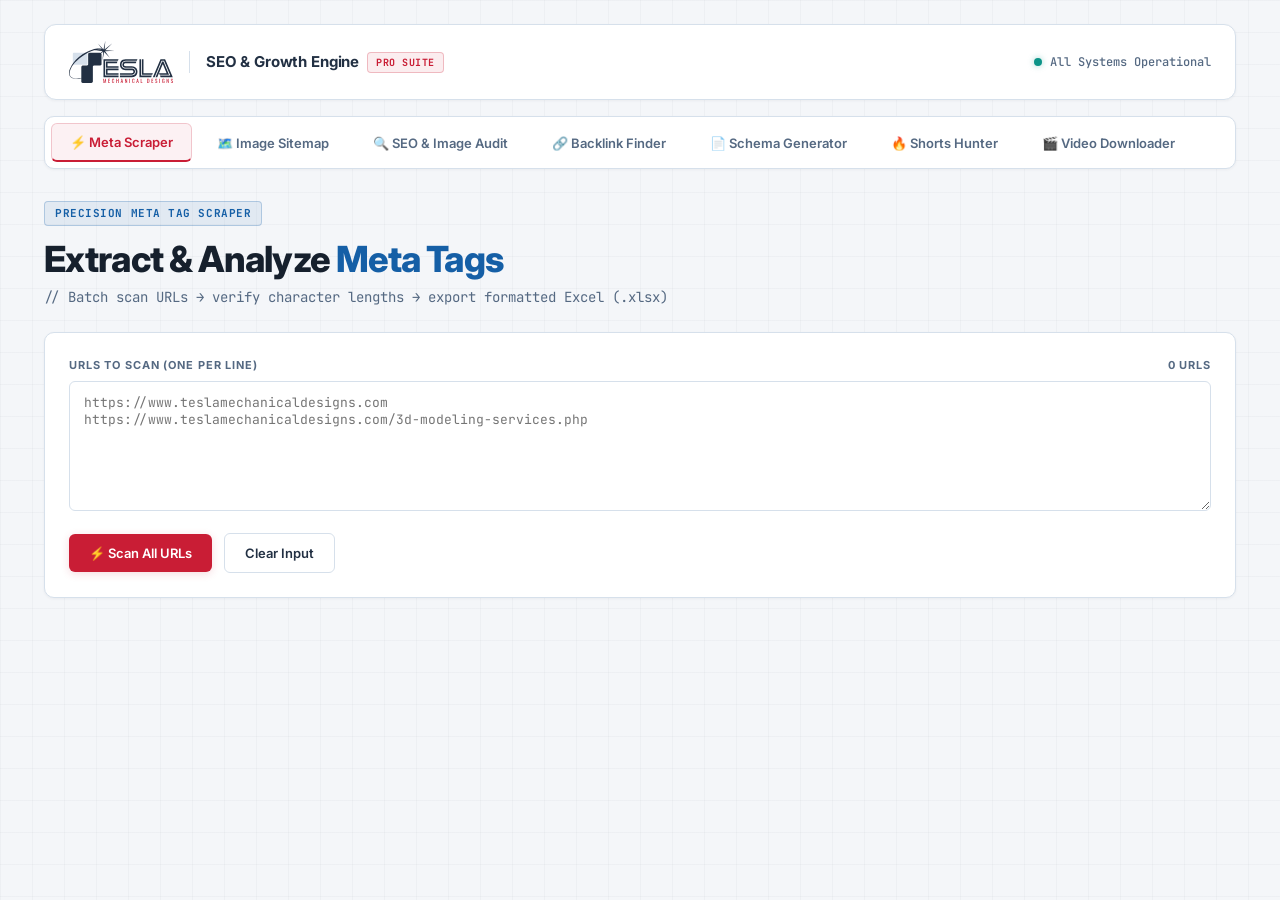
==== commit 5590483a: "Switch to clean white theme with Paper White/Mist background, dark Tesla logo, and add Universal Vid" ====
--- a/index.html
+++ b/index.html
@@ -4,7 +4,7 @@
     <meta charset="UTF-8">
     <meta name="viewport" content="width=device-width, initial-scale=1.0">
     <title>SEO & Web Growth Suite — Tesla Mechanical Designs</title>
-    <meta name="description" content="Precision engineering SEO tools suite: Meta Tag Scraper, Google Image Sitemap Generator, Deep Image & Page Auditor, Backlink Finder, Schema.org Generator, and Shorts Hunter.">
+    <meta name="description" content="Precision engineering SEO tools suite: Meta Tag Scraper, Google Image Sitemap Generator, Deep Image & Page Auditor, Backlink Finder, Schema.org Generator, Shorts Hunter, and Universal Video Downloader.">
     <link rel="icon" href="data:image/svg+xml,<svg xmlns=%22http://www.w3.org/2000/svg%22 viewBox=%220 0 100 100%22><text y=%22.9em%22 font-size=%2290%22>⚡</text></svg>">
     <link rel="stylesheet" href="style.css">
 </head>
@@ -12,7 +12,7 @@
 
     <main class="app-container">
         <!-- ======================================================== -->
-        <!-- TOP BRAND HEADER (TESLA MECHANICAL DESIGNS) -->
+        <!-- TOP BRAND HEADER (CLEAN WHITE ON GRAPHITE NAVY) -->
         <!-- ======================================================== -->
         <header class="top-brand-header">
             <div class="brand-logo-lockup">
@@ -40,7 +40,8 @@
                 <button class="tab-btn" data-tab="audit">🔍 SEO & Image Audit</button>
                 <button class="tab-btn" data-tab="backlinks">🔗 Backlink Finder</button>
                 <button class="tab-btn" data-tab="schema">📄 Schema Generator</button>
-                <button class="tab-btn" data-tab="shorts">🎬 Shorts Hunter</button>
+                <button class="tab-btn" data-tab="shorts">🔥 Shorts Hunter</button>
+                <button class="tab-btn" data-tab="video">🎬 Video Downloader</button>
             </div>
         </nav>
 
@@ -84,7 +85,7 @@
             <div class="tool-header">
                 <div class="badge-discipline">Google Image Sitemap Crawler</div>
                 <h1>Generate <span>Image Sitemap</span></h1>
-                <p class="tool-subtitle">// Crawl internal pages → extract WebP, images & alt text → export XML & CSV</p>
+                <p class="tool-subtitle">// Crawl internal pages → extract WebP, images & alt text → export Google XML & CSV</p>
             </div>
 
             <div class="card">
@@ -94,11 +95,23 @@
                         <input type="text" id="sitemap-url-input" placeholder="https://www.teslamechanicaldesigns.com" />
                     </div>
                     <div class="input-col" style="flex: 1;">
-                        <div class="meta-label">Max Pages to Crawl</div>
+                        <div class="meta-label">Max Pages</div>
                         <input type="number" id="sitemap-max-pages" min="1" max="25" value="10" />
                     </div>
                 </div>
-                <div class="button-group">
+
+                <div class="input-row" style="margin-top: 10px; gap: 24px; align-items: center;">
+                    <label style="font-size: 13px; font-family: var(--font-mono); color: var(--text-navy); display: flex; align-items: center; gap: 8px; cursor: pointer;">
+                        <input type="checkbox" id="sitemap-webp-only" style="width: auto; cursor: pointer;">
+                        <span>Only include .webp format images</span>
+                    </label>
+                    <label style="font-size: 13px; font-family: var(--font-mono); color: var(--text-navy); display: flex; align-items: center; gap: 8px; cursor: pointer;">
+                        <input type="checkbox" id="sitemap-exclude-common" checked style="width: auto; cursor: pointer;">
+                        <span>Exclude common logos/headers (>50% recurrence)</span>
+                    </label>
+                </div>
+
+                <div class="button-group" style="margin-top: 16px;">
                     <button id="sitemap-crawl-btn" class="btn primary">🗺️ Start Sitemap Crawl</button>
                     <button id="sitemap-clear-btn" class="btn secondary">Clear</button>
                 </div>
@@ -115,7 +128,7 @@
                     </div>
                 </div>
 
-                <div class="meta-label">Google Image Sitemap (XML Preview)</div>
+                <div class="meta-label">Google Image Sitemap (Standard XML Format)</div>
                 <div id="sitemap-xml-preview" class="code-preview"></div>
 
                 <div class="table-container" style="margin-top: 20px;">
@@ -124,7 +137,8 @@
                             <tr>
                                 <th>Page URL</th>
                                 <th>Image URL</th>
-                                <th>Alt Text / Title</th>
+                                <th>Alt Text</th>
+                                <th>Title</th>
                                 <th>Format</th>
                             </tr>
                         </thead>
@@ -140,8 +154,8 @@
         <section id="panel-audit" class="tool-panel hidden">
             <div class="tool-header">
                 <div class="badge-discipline">Core Diagnostics & Performance</div>
-                <h1>Perform <span>Deep SEO Audit</span></h1>
-                <p class="tool-subtitle">// Alt tags, missing width/height attributes (CLS), format efficiency, and anchor links</p>
+                <h1>Perform <span>Deep SEO & Image Audit</span></h1>
+                <p class="tool-subtitle">// Image alt tags, dimensions (CLS), formats, loading attributes & anchor link title validations</p>
             </div>
 
             <div class="card">
@@ -175,31 +189,57 @@
                 </div>
 
                 <div class="card">
-                    <div class="meta-label">Meta & Structural Integrity</div>
+                    <div class="meta-label">Page Structure & Meta Validation</div>
                     <div style="font-family: var(--font-mono); font-size: 13px; line-height: 1.8;">
-                        <div><strong>Title:</strong> <span id="audit-title"></span> <span id="audit-title-pill"></span></div>
-                        <div style="margin-top: 6px;"><strong>Description:</strong> <span id="audit-desc"></span> <span id="audit-desc-pill"></span></div>
+                        <div><strong>Title Tag:</strong> <span id="audit-title"></span> <span id="audit-title-pill"></span></div>
+                        <div style="margin-top: 6px;"><strong>Meta Description:</strong> <span id="audit-desc"></span> <span id="audit-desc-pill"></span></div>
                         <div style="margin-top: 6px;"><strong>H1 Tag:</strong> <span id="audit-h1"></span></div>
                         <div style="margin-top: 6px;"><strong>Canonical:</strong> <span id="audit-canonical"></span></div>
                     </div>
                 </div>
 
-                <div class="results-header">
-                    <div class="results-title">Image-by-Image Diagnostic Inspection</div>
-                </div>
-                <div class="table-container">
+                <!-- Sub View Switcher (Image Audit vs Anchor Links Audit) -->
+                <div class="results-header" style="margin-top: 24px;">
+                    <div class="button-group">
+                        <button id="view-images-btn" class="btn secondary" style="background:var(--bg-subtle); border-color:var(--brand-cobalt); color:var(--brand-cobalt); font-weight:700;">🖼️ Image Audit (<span id="audit-img-count">0</span>)</button>
+                        <button id="view-anchors-btn" class="btn secondary">🔗 Anchor Links Audit (<span id="audit-link-count">0</span>)</button>
+                    </div>
+                    <!-- Excel Download Button -->
+                    <button id="audit-export-btn" class="btn download">↓ Export Detailed Audit (.xlsx)</button>
+                </div>
+
+                <!-- 1. Table for Images -->
+                <div id="audit-images-section" class="table-container">
                     <table>
                         <thead>
                             <tr>
                                 <th>#</th>
                                 <th>Image URL</th>
                                 <th>Alt Text</th>
+                                <th>Title Tag</th>
                                 <th>Dimensions</th>
                                 <th>Format</th>
                                 <th>Loading</th>
+                                <th>Status</th>
                             </tr>
                         </thead>
                         <tbody id="audit-images-table"></tbody>
+                    </table>
+                </div>
+
+                <!-- 2. Table for Anchors -->
+                <div id="audit-anchors-section" class="table-container hidden">
+                    <table>
+                        <thead>
+                            <tr>
+                                <th>Destination URL</th>
+                                <th>Anchor Text</th>
+                                <th>Title Attribute</th>
+                                <th>Status</th>
+                                <th>SEO Issue Details</th>
+                            </tr>
+                        </thead>
+                        <tbody id="audit-anchors-table"></tbody>
                     </table>
                 </div>
             </div>
@@ -345,7 +385,7 @@
                 </div>
 
                 <div class="button-group">
-                    <button id="shorts-btn" class="btn primary">🎬 Hunt Shorts</button>
+                    <button id="shorts-btn" class="btn primary">🔥 Hunt Shorts</button>
                     <button id="shorts-clear-btn" class="btn secondary">Clear</button>
                 </div>
                 <div id="shorts-status" class="status-text hidden"></div>
@@ -375,6 +415,45 @@
             </div>
         </section>
 
+        <!-- ======================================================== -->
+        <!-- 7. TAB: UNIVERSAL VIDEO DOWNLOADER (FROM UNIVERSAL_DOWNLOADER.PY) -->
+        <!-- ======================================================== -->
+        <section id="panel-video" class="tool-panel hidden">
+            <div class="tool-header">
+                <div class="badge-discipline">Universal Media Engine</div>
+                <h1>Universal <span>Video Downloader</span></h1>
+                <p class="tool-subtitle">// Download & inspect videos from YouTube, Instagram Reels, TikTok, Twitter/X, and 1000+ sites</p>
+            </div>
+
+            <div class="card">
+                <div class="meta-label">Video or Reel URL</div>
+                <div class="input-row">
+                    <input type="text" id="video-url-input" placeholder="https://www.youtube.com/watch?v=... or https://www.instagram.com/reel/..." style="flex: 1;" />
+                    <button id="video-fetch-btn" class="btn primary">🎬 Fetch Video Info</button>
+                </div>
+                <div id="video-status" class="status-text hidden"></div>
+            </div>
+
+            <div id="video-results-container" class="hidden">
+                <div class="video-preview-card">
+                    <img id="video-thumb-img" src="" alt="Thumbnail" class="video-thumb">
+                    <div class="video-meta-col">
+                        <h2 id="video-title" style="font-size: 18px; font-weight: 700; color: var(--text-navy-deep); margin-bottom: 8px;"></h2>
+                        <div style="font-family: var(--font-mono); font-size: 13px; color: var(--text-muted); line-height: 1.8;">
+                            <div><strong>Creator / Channel:</strong> <span id="video-channel"></span></div>
+                            <div><strong>Duration:</strong> <span id="video-duration"></span></div>
+                            <div><strong>Source:</strong> <a id="video-source-link" href="" target="_blank" style="color: var(--brand-cobalt);">Open Original ↗</a></div>
+                        </div>
+
+                        <div style="margin-top: 16px;">
+                            <div class="meta-label">Available Stream Formats</div>
+                            <div id="video-formats-list" class="button-group" style="margin-top: 6px;"></div>
+                        </div>
+                    </div>
+                </div>
+            </div>
+        </section>
+
     </main>
 
     <script src="app.js" defer></script>
--- a/style.css
+++ b/style.css
@@ -1,46 +1,52 @@
-@import url('https://fonts.googleapis.com/css2?family=Inter:wght@400;500;600;700;800;900&family=JetBrains+Mono:wght@400;500&display=swap');
+@import url('https://fonts.googleapis.com/css2?family=Inter:wght@400;500;600;700;800;900&family=JetBrains+Mono:wght@400;500;600&display=swap');
 
 /* ========================================================
-   TESLA MECHANICAL DESIGNS — BRAND DESIGN SYSTEM
+   TESLA MECHANICAL DESIGNS — LIGHT BRAND SYSTEM
    Colors sampled directly from Official Brand Kit:
-   - Graphite Navy (Core): #223043
-   - Signal Red (Core):    #C91D35
-   - Ice Blue (Tint):      #D6E0EB
-   - Mist (Support):       #F3F6F9
-   - Paper White:          #FFFFFF
-   - Cobalt (Extended):    #155FA6
-   - Sky (Extended):       #84AACE
+   - Primary Surface: Paper White #FFFFFF & Mist #F3F6F9
+   - Text & Headings: Graphite Navy (Core) #223043
+   - Accent Primary:  Signal Red (Core) #C91D35
+   - Accent Extended: Cobalt #155FA6
+   - Tint & Borders:  Ice Blue #D6E0EB & Slate #E2E8F0
+   - Sky Support:     #84AACE
    ======================================================== */
 
 :root {
-    --brand-navy-deep: #121a24;
-    --brand-navy-main: #182230;
-    --brand-navy-core: #223043;
-    --brand-navy-card: #1c2737;
-    --brand-navy-input: #131b26;
-    --brand-navy-border: #2e3e54;
-    --brand-navy-border-focus: #155FA6;
-
-    --brand-red-core: #C91D35;
-    --brand-red-hover: #e0243e;
-    --brand-red-glow: rgba(201, 29, 53, 0.25);
+    --bg-ground: #F4F6F9;
+    --bg-white: #FFFFFF;
+    --bg-subtle: #F8FAFC;
+    --bg-input: #FFFFFF;
+
+    --border-color: #D6E0EB;
+    --border-light: #E2E8F0;
+    --border-focus: #155FA6;
+
+    --text-navy: #223043;
+    --text-navy-deep: #16202D;
+    --text-muted: #556982;
+    --text-dim: #7C8BA1;
+
+    --brand-red: #C91D35;
+    --brand-red-hover: #B0172D;
+    --brand-red-glow: rgba(201, 29, 53, 0.16);
 
     --brand-cobalt: #155FA6;
-    --brand-cobalt-hover: #1c73c5;
-    --brand-sky: #84AACE;
-    --brand-ice-blue: #D6E0EB;
-    --brand-mist: #F3F6F9;
-    --brand-white: #FFFFFF;
-
-    --status-ok: #10b981;
-    --status-ok-bg: rgba(16, 185, 129, 0.12);
-    --status-warn: #f59e0b;
-    --status-warn-bg: rgba(245, 158, 11, 0.12);
+    --brand-cobalt-hover: #104c86;
+    --brand-cobalt-light: rgba(21, 95, 166, 0.08);
+
+    --status-ok: #0D9488;
+    --status-ok-bg: #E6F8F5;
+    --status-warn: #D97706;
+    --status-warn-bg: #FEF3C7;
     --status-bad: #C91D35;
-    --status-bad-bg: rgba(201, 29, 53, 0.12);
+    --status-bad-bg: #FEE2E2;
 
     --font-sans: 'Inter', -apple-system, BlinkMacSystemFont, 'Segoe UI', Roboto, sans-serif;
     --font-mono: 'JetBrains Mono', 'DM Mono', monospace;
+
+    --shadow-sm: 0 1px 3px rgba(34, 48, 67, 0.05);
+    --shadow-md: 0 4px 14px rgba(34, 48, 67, 0.07);
+    --shadow-lg: 0 10px 28px rgba(34, 48, 67, 0.09);
 }
 
 * {
@@ -51,13 +57,12 @@
 
 body {
     font-family: var(--font-sans);
-    background-color: var(--brand-navy-deep);
-    color: var(--brand-mist);
+    background-color: var(--bg-ground);
+    color: var(--text-navy);
     background-image:
-        radial-gradient(circle at 50% 0%, rgba(34, 48, 67, 0.8) 0%, transparent 70%),
-        linear-gradient(rgba(214, 224, 235, 0.025) 1px, transparent 1px),
-        linear-gradient(90deg, rgba(214, 224, 235, 0.025) 1px, transparent 1px);
-    background-size: 100% 100%, 36px 36px, 36px 36px;
+        linear-gradient(rgba(34, 48, 67, 0.03) 1px, transparent 1px),
+        linear-gradient(90deg, rgba(34, 48, 67, 0.03) 1px, transparent 1px);
+    background-size: 32px 32px;
     min-height: 100vh;
     padding: 0;
     line-height: 1.5;
@@ -72,18 +77,18 @@
 }
 
 /* ========================================================
-   TOP BRAND HEADER
+   TOP BRAND HEADER (CLEAN WHITE)
    ======================================================== */
 .top-brand-header {
     display: flex;
     justify-content: space-between;
     align-items: center;
     padding: 16px 24px;
-    background: var(--brand-navy-main);
-    border: 1px solid var(--brand-navy-border);
+    background: var(--bg-white);
+    border: 1px solid var(--border-color);
     border-radius: 12px;
     margin-bottom: 16px;
-    box-shadow: 0 4px 20px rgba(0, 0, 0, 0.3);
+    box-shadow: var(--shadow-sm);
 }
 
 .brand-logo-lockup {
@@ -94,7 +99,7 @@
 }
 
 .brand-logo-img {
-    height: 40px;
+    height: 42px;
     width: auto;
     display: block;
 }
@@ -103,21 +108,21 @@
     display: flex;
     align-items: center;
     gap: 8px;
-    border-left: 1px solid var(--brand-navy-border);
+    border-left: 1px solid var(--border-color);
     padding-left: 16px;
 }
 
 .brand-suite-title {
     font-weight: 700;
     font-size: 15px;
-    color: var(--brand-white);
+    color: var(--text-navy);
     letter-spacing: -0.01em;
 }
 
 .brand-badge-pro {
-    background: rgba(201, 29, 53, 0.15);
-    border: 1px solid rgba(201, 29, 53, 0.4);
-    color: var(--brand-red-core);
+    background: rgba(201, 29, 53, 0.08);
+    border: 1px solid rgba(201, 29, 53, 0.25);
+    color: var(--brand-red);
     padding: 2px 8px;
     font-size: 10px;
     font-weight: 700;
@@ -135,10 +140,11 @@
 .system-status {
     display: flex;
     align-items: center;
-    gap: 6px;
+    gap: 8px;
     font-size: 12px;
     font-family: var(--font-mono);
-    color: var(--brand-sky);
+    color: var(--text-muted);
+    font-weight: 500;
 }
 
 .system-status-dot {
@@ -146,27 +152,28 @@
     height: 8px;
     background: var(--status-ok);
     border-radius: 50%;
-    box-shadow: 0 0 8px var(--status-ok);
+    box-shadow: 0 0 6px rgba(13, 148, 136, 0.4);
 }
 
 /* ========================================================
    NAVIGATION TABS BAR
    ======================================================== */
 .nav-tabs-wrapper {
-    background: var(--brand-navy-card);
-    border: 1px solid var(--brand-navy-border);
+    background: var(--bg-white);
+    border: 1px solid var(--border-color);
     border-radius: 10px;
     padding: 6px;
-    margin-bottom: 32px;
+    margin-bottom: 30px;
     overflow-x: auto;
     scrollbar-width: thin;
+    box-shadow: var(--shadow-sm);
 }
 
 .nav-tabs-wrapper::-webkit-scrollbar {
     height: 4px;
 }
 .nav-tabs-wrapper::-webkit-scrollbar-thumb {
-    background: var(--brand-navy-border);
+    background: var(--border-color);
     border-radius: 2px;
 }
 
@@ -178,7 +185,7 @@
 
 .tab-btn {
     background: transparent;
-    color: var(--brand-sky);
+    color: var(--text-muted);
     border: 1px solid transparent;
     padding: 10px 18px;
     border-radius: 6px;
@@ -194,37 +201,36 @@
 }
 
 .tab-btn:hover {
-    color: var(--brand-white);
-    background: rgba(214, 224, 235, 0.06);
+    color: var(--text-navy);
+    background: var(--bg-subtle);
 }
 
 .tab-btn.active {
-    color: var(--brand-white);
-    background: var(--brand-navy-core);
-    border-color: var(--brand-navy-border);
-    border-bottom: 2px solid var(--brand-red-core);
-    box-shadow: 0 2px 10px rgba(0, 0, 0, 0.25);
+    color: var(--brand-red);
+    background: rgba(201, 29, 53, 0.06);
+    border-color: rgba(201, 29, 53, 0.2);
+    border-bottom: 2px solid var(--brand-red);
 }
 
 /* ========================================================
    HERO & TOOL HEADER
    ======================================================== */
 .tool-header {
-    margin-bottom: 26px;
+    margin-bottom: 24px;
 }
 
 .badge-discipline {
     display: inline-flex;
     align-items: center;
     gap: 6px;
-    background: rgba(21, 95, 166, 0.15);
-    border: 1px solid rgba(21, 95, 166, 0.4);
+    background: var(--brand-cobalt-light);
+    border: 1px solid rgba(21, 95, 166, 0.25);
     border-radius: 4px;
     padding: 3px 10px;
     font-family: var(--font-mono);
     font-size: 11px;
-    font-weight: 600;
-    color: #4da3f0;
+    font-weight: 700;
+    color: var(--brand-cobalt);
     letter-spacing: 0.05em;
     text-transform: uppercase;
     margin-bottom: 12px;
@@ -235,17 +241,17 @@
     font-weight: 800;
     line-height: 1.2;
     letter-spacing: -0.025em;
-    color: var(--brand-white);
+    color: var(--text-navy-deep);
     margin: 0;
 }
 
 h1 span {
-    color: var(--brand-sky);
+    color: var(--brand-cobalt);
     font-weight: 800;
 }
 
 .tool-subtitle {
-    color: var(--brand-sky);
+    color: var(--text-muted);
     font-size: 14px;
     margin-top: 6px;
     font-family: var(--font-mono);
@@ -253,15 +259,15 @@
 }
 
 /* ========================================================
-   CARDS & FORMS (ENGINEERING PRECISION)
+   CARDS & FORMS (WHITE THEME)
    ======================================================== */
 .card {
-    background: var(--brand-navy-card);
-    border: 1px solid var(--brand-navy-border);
+    background: var(--bg-white);
+    border: 1px solid var(--border-color);
     border-radius: 10px;
     padding: 24px;
     margin-bottom: 24px;
-    box-shadow: 0 8px 24px rgba(0, 0, 0, 0.35);
+    box-shadow: var(--shadow-sm);
 }
 
 .meta-label {
@@ -269,7 +275,7 @@
     font-weight: 700;
     letter-spacing: 0.08em;
     text-transform: uppercase;
-    color: var(--brand-sky);
+    color: var(--text-muted);
     margin-bottom: 8px;
     display: flex;
     justify-content: space-between;
@@ -293,9 +299,9 @@
 select,
 textarea {
     width: 100%;
-    background: var(--brand-navy-input);
-    border: 1px solid var(--brand-navy-border);
-    color: var(--brand-mist);
+    background: var(--bg-input);
+    border: 1px solid var(--border-color);
+    color: var(--text-navy);
     font-family: var(--font-mono);
     font-size: 13px;
     border-radius: 6px;
@@ -307,9 +313,8 @@
 input:focus,
 select:focus,
 textarea:focus {
-    border-color: var(--brand-cobalt);
-    box-shadow: 0 0 0 1px var(--brand-cobalt);
-    background: #101720;
+    border-color: var(--border-focus);
+    box-shadow: 0 0 0 2px rgba(21, 95, 166, 0.15);
 }
 
 textarea {
@@ -319,7 +324,7 @@
 }
 
 /* ========================================================
-   BUTTONS (SIGNAL RED & COBALT)
+   BUTTONS
    ======================================================== */
 .button-group {
     display: flex;
@@ -346,35 +351,34 @@
 
 /* Primary Signal Red */
 .btn.primary {
-    background: var(--brand-red-core);
-    color: var(--brand-white);
-    box-shadow: 0 2px 10px var(--brand-red-glow);
+    background: var(--brand-red);
+    color: #FFFFFF;
+    box-shadow: 0 2px 8px var(--brand-red-glow);
 }
 
 .btn.primary:hover:not(:disabled) {
     background: var(--brand-red-hover);
     transform: translateY(-1px);
-    box-shadow: 0 4px 14px rgba(201, 29, 53, 0.45);
-}
-
-/* Secondary Navy Outline */
+    box-shadow: 0 4px 12px rgba(201, 29, 53, 0.35);
+}
+
+/* Secondary Neutral Outline */
 .btn.secondary {
-    background: rgba(34, 48, 67, 0.6);
-    color: var(--brand-mist);
-    border: 1px solid var(--brand-navy-border);
+    background: var(--bg-white);
+    color: var(--text-navy);
+    border: 1px solid var(--border-color);
 }
 
 .btn.secondary:hover {
-    color: var(--brand-white);
-    background: var(--brand-navy-core);
-    border-color: var(--brand-ice-blue);
-}
-
-/* Cobalt Download / Action */
+    background: var(--bg-subtle);
+    border-color: var(--text-dim);
+}
+
+/* Cobalt Download Button */
 .btn.download {
     background: var(--brand-cobalt);
-    color: var(--brand-white);
-    box-shadow: 0 2px 10px rgba(21, 95, 166, 0.3);
+    color: #FFFFFF;
+    box-shadow: 0 2px 8px rgba(21, 95, 166, 0.2);
 }
 
 .btn.download:hover {
@@ -382,7 +386,7 @@
 }
 
 .btn:disabled {
-    opacity: 0.5;
+    opacity: 0.55;
     cursor: not-allowed;
     transform: none !important;
 }
@@ -392,7 +396,7 @@
     margin-top: 14px;
     font-family: var(--font-mono);
     font-size: 12px;
-    color: var(--brand-sky);
+    color: var(--text-muted);
     display: flex;
     align-items: center;
     gap: 10px;
@@ -401,8 +405,8 @@
 .spinner {
     width: 15px;
     height: 15px;
-    border: 2px solid var(--brand-navy-border);
-    border-top-color: var(--brand-red-core);
+    border: 2px solid var(--border-color);
+    border-top-color: var(--brand-red);
     border-radius: 50%;
     animation: spin 0.8s linear infinite;
     display: inline-block;
@@ -413,7 +417,7 @@
 }
 
 /* ========================================================
-   RESULTS & STATS
+   RESULTS & METRICS
    ======================================================== */
 .results-header {
     display: flex;
@@ -427,10 +431,10 @@
 .results-title {
     font-size: 17px;
     font-weight: 700;
-    color: var(--brand-white);
-}
-
-/* Stat Metrics Grid */
+    color: var(--text-navy-deep);
+}
+
+/* Stat Grid */
 .stat-grid {
     display: grid;
     grid-template-columns: repeat(auto-fit, minmax(180px, 1fr));
@@ -439,16 +443,17 @@
 }
 
 .stat-card {
-    background: var(--brand-navy-card);
-    border: 1px solid var(--brand-navy-border);
+    background: var(--bg-white);
+    border: 1px solid var(--border-color);
     border-radius: 8px;
     padding: 16px;
+    box-shadow: var(--shadow-sm);
 }
 
 .stat-label {
     font-family: var(--font-mono);
     font-size: 11px;
-    color: var(--brand-sky);
+    color: var(--text-muted);
     text-transform: uppercase;
     font-weight: 600;
 }
@@ -457,39 +462,40 @@
     font-size: 26px;
     font-weight: 800;
     margin-top: 4px;
-    color: var(--brand-white);
+    color: var(--text-navy);
     font-family: var(--font-mono);
 }
 
 .stat-value.ok { color: var(--status-ok); }
 .stat-value.warn { color: var(--status-warn); }
-.stat-value.bad { color: var(--brand-red-core); }
+.stat-value.bad { color: var(--brand-red); }
 
 /* Result Item Cards */
 .result-card {
-    background: var(--brand-navy-card);
-    border: 1px solid var(--brand-navy-border);
+    background: var(--bg-white);
+    border: 1px solid var(--border-color);
     border-radius: 8px;
     padding: 18px;
     margin-bottom: 14px;
     font-size: 13px;
     transition: all 0.2s;
+    box-shadow: var(--shadow-sm);
 }
 
 .result-card:hover {
-    border-color: var(--brand-sky);
-    box-shadow: 0 4px 16px rgba(0, 0, 0, 0.25);
+    border-color: var(--border-focus);
+    box-shadow: var(--shadow-md);
 }
 
 .result-url {
     font-family: var(--font-mono);
     font-size: 12px;
-    color: #4da3f0;
+    color: var(--brand-cobalt);
     margin-bottom: 10px;
     word-break: break-all;
     display: block;
     text-decoration: none;
-    font-weight: 500;
+    font-weight: 600;
 }
 
 .result-url:hover {
@@ -503,14 +509,14 @@
 .field-label {
     font-family: var(--font-mono);
     font-size: 11px;
-    color: var(--brand-sky);
+    color: var(--text-dim);
     text-transform: uppercase;
     margin-bottom: 3px;
     font-weight: 600;
 }
 
 .field-content {
-    color: var(--brand-mist);
+    color: var(--text-navy);
     line-height: 1.5;
 }
 
@@ -529,30 +535,30 @@
 .pill-ok {
     background: var(--status-ok-bg);
     color: var(--status-ok);
-    border: 1px solid rgba(16, 185, 129, 0.3);
+    border: 1px solid rgba(13, 148, 136, 0.3);
 }
 
 .pill-warn {
     background: var(--status-warn-bg);
     color: var(--status-warn);
-    border: 1px solid rgba(245, 158, 11, 0.3);
+    border: 1px solid rgba(217, 119, 6, 0.3);
 }
 
 .pill-bad {
     background: var(--status-bad-bg);
-    color: var(--brand-red-core);
+    color: var(--brand-red);
     border: 1px solid rgba(201, 29, 53, 0.3);
 }
 
 /* Code Preview Box */
 .code-preview {
-    background: var(--brand-navy-deep);
-    border: 1px solid var(--brand-navy-border);
+    background: #182230;
+    border: 1px solid var(--border-color);
     border-radius: 8px;
     padding: 18px;
     font-family: var(--font-mono);
     font-size: 12px;
-    color: var(--brand-ice-blue);
+    color: #E2E8F0;
     overflow-x: auto;
     max-height: 380px;
     white-space: pre;
@@ -562,10 +568,11 @@
 /* Data Tables */
 .table-container {
     overflow-x: auto;
-    border: 1px solid var(--brand-navy-border);
+    border: 1px solid var(--border-color);
     border-radius: 8px;
     margin-top: 14px;
-    background: var(--brand-navy-card);
+    background: var(--bg-white);
+    box-shadow: var(--shadow-sm);
 }
 
 table {
@@ -576,12 +583,12 @@
 }
 
 th {
-    background: var(--brand-navy-main);
-    color: var(--brand-white);
+    background: var(--bg-subtle);
+    color: var(--text-navy);
     text-align: left;
     padding: 12px 16px;
     font-weight: 700;
-    border-bottom: 2px solid var(--brand-navy-border);
+    border-bottom: 1px solid var(--border-color);
     white-space: nowrap;
     text-transform: uppercase;
     font-size: 11px;
@@ -590,8 +597,8 @@
 
 td {
     padding: 12px 16px;
-    border-bottom: 1px solid var(--brand-navy-border);
-    color: var(--brand-mist);
+    border-bottom: 1px solid var(--border-light);
+    color: var(--text-navy);
     max-width: 320px;
     overflow: hidden;
     text-overflow: ellipsis;
@@ -599,11 +606,38 @@
 }
 
 tr:nth-child(even) td {
-    background: rgba(18, 26, 36, 0.4);
+    background: #FAFCFE;
 }
 
 tr:hover td {
-    background: rgba(21, 95, 166, 0.12);
+    background: rgba(21, 95, 166, 0.04);
+}
+
+/* Video Downloader Preview Card */
+.video-preview-card {
+    display: flex;
+    gap: 20px;
+    background: var(--bg-white);
+    border: 1px solid var(--border-color);
+    border-radius: 10px;
+    padding: 20px;
+    margin-bottom: 20px;
+    box-shadow: var(--shadow-sm);
+    flex-wrap: wrap;
+}
+
+.video-thumb {
+    width: 240px;
+    height: 140px;
+    border-radius: 8px;
+    object-fit: cover;
+    background: var(--bg-subtle);
+    border: 1px solid var(--border-light);
+}
+
+.video-meta-col {
+    flex: 1;
+    min-width: 260px;
 }
 
 /* Utility */
@@ -611,7 +645,6 @@
     display: none !important;
 }
 
-/* Responsive adjustments */
 @media (max-width: 860px) {
     .top-brand-header {
         flex-direction: column;
@@ -622,4 +655,11 @@
         width: 100%;
         justify-content: space-between;
     }
-}
+    .video-preview-card {
+        flex-direction: column;
+    }
+    .video-thumb {
+        width: 100%;
+        height: 200px;
+    }
+}
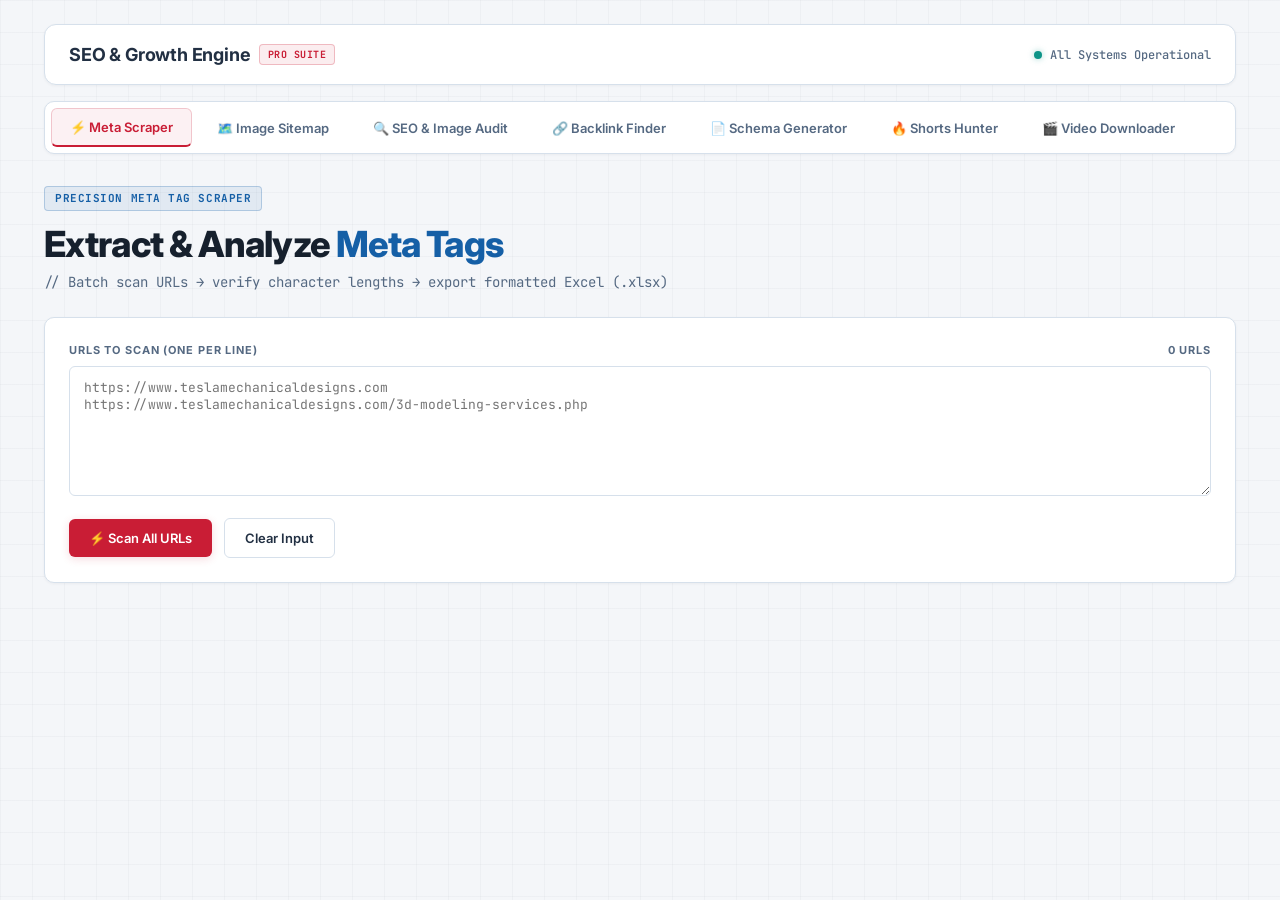
==== commit 3960cd99: "Remove logo, add noindex meta tag, add PDF schema upload extraction, and add XML sitemap extractor m" ====
--- a/index.html
+++ b/index.html
@@ -4,6 +4,7 @@
     <meta charset="UTF-8">
     <meta name="viewport" content="width=device-width, initial-scale=1.0">
     <title>SEO & Web Growth Suite — Tesla Mechanical Designs</title>
+    <meta name="robots" content="noindex, nofollow">
     <meta name="description" content="Precision engineering SEO tools suite: Meta Tag Scraper, Google Image Sitemap Generator, Deep Image & Page Auditor, Backlink Finder, Schema.org Generator, Shorts Hunter, and Universal Video Downloader.">
     <link rel="icon" href="data:image/svg+xml,<svg xmlns=%22http://www.w3.org/2000/svg%22 viewBox=%220 0 100 100%22><text y=%22.9em%22 font-size=%2290%22>⚡</text></svg>">
     <link rel="stylesheet" href="style.css">
@@ -12,13 +13,12 @@
 
     <main class="app-container">
         <!-- ======================================================== -->
-        <!-- TOP BRAND HEADER (CLEAN WHITE ON GRAPHITE NAVY) -->
+        <!-- TOP BRAND HEADER (CLEAN WHITE) -->
         <!-- ======================================================== -->
         <header class="top-brand-header">
             <div class="brand-logo-lockup">
-                <img src="tesla-logo.svg" alt="Tesla Mechanical Designs" class="brand-logo-img">
-                <div class="brand-suite-tag">
-                    <span class="brand-suite-title">SEO & Growth Engine</span>
+                <div class="brand-suite-tag" style="border-left: none; padding-left: 0;">
+                    <span class="brand-suite-title" style="font-size: 18px;">SEO &amp; Growth Engine</span>
                     <span class="brand-badge-pro">PRO SUITE</span>
                 </div>
             </div>
@@ -90,11 +90,18 @@
 
             <div class="card">
                 <div class="input-row">
-                    <div class="input-col" style="flex: 2.5;">
-                        <div class="meta-label">Starting Domain or Page URL</div>
+                    <div class="input-col" style="flex: 2;">
+                        <div class="meta-label">Starting Domain or Sitemap XML URL</div>
                         <input type="text" id="sitemap-url-input" placeholder="https://www.teslamechanicaldesigns.com" />
                     </div>
-                    <div class="input-col" style="flex: 1;">
+                    <div class="input-col" style="flex: 1.2;">
+                        <div class="meta-label">Crawl Mode</div>
+                        <select id="sitemap-crawl-mode">
+                            <option value="crawler">Website Link Crawler</option>
+                            <option value="sitemap_xml">XML Sitemap Extractor</option>
+                        </select>
+                    </div>
+                    <div class="input-col" style="flex: 0.8;">
                         <div class="meta-label">Max Pages</div>
                         <input type="number" id="sitemap-max-pages" min="1" max="25" value="10" />
                     </div>
@@ -315,6 +322,14 @@
             </div>
 
             <div class="card">
+                <div style="background: var(--bg-subtle); border: 1px dashed var(--border-color); border-radius: 8px; padding: 14px; margin-bottom: 18px;">
+                    <div class="meta-label">Auto-Extract Metadata from PDF (pdf_schema_generator)</div>
+                    <div class="input-row" style="margin-bottom: 0; align-items: center;">
+                        <input type="file" id="schema-pdf-upload" accept=".pdf" style="flex: 1; padding: 8px;" />
+                        <button id="schema-pdf-btn" class="btn download">📄 Extract from PDF</button>
+                    </div>
+                    <div id="schema-pdf-status" class="status-text hidden" style="margin-top: 8px;"></div>
+                </div>
                 <div class="input-row">
                     <div class="input-col" style="flex: 1;">
                         <div class="meta-label">Schema Type</div>
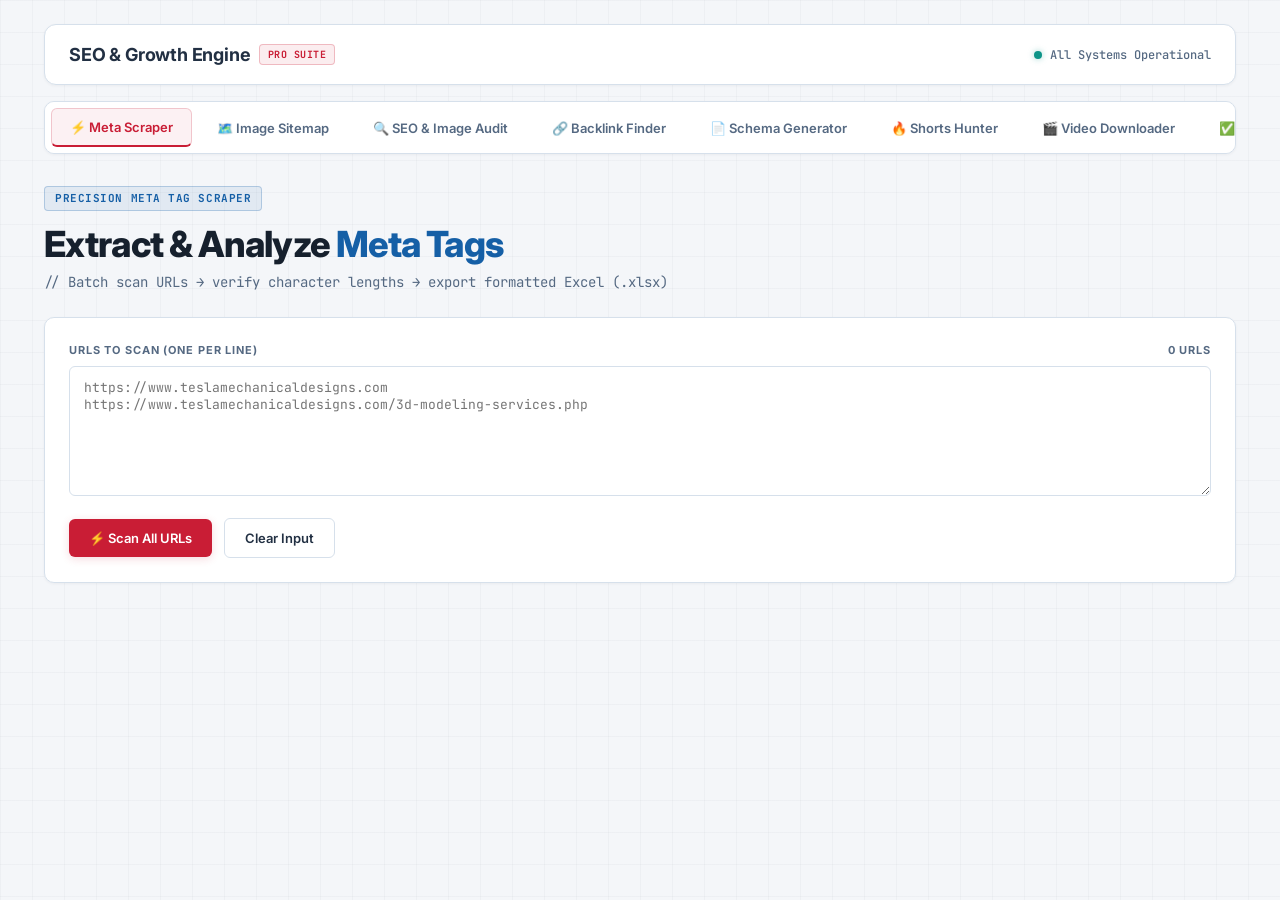
==== commit 234dfe8a: "Add Full On-Page & Technical SEO Checklist Auditor with Old Data Excel export" ====
--- a/index.html
+++ b/index.html
@@ -42,6 +42,7 @@
                 <button class="tab-btn" data-tab="schema">📄 Schema Generator</button>
                 <button class="tab-btn" data-tab="shorts">🔥 Shorts Hunter</button>
                 <button class="tab-btn" data-tab="video">🎬 Video Downloader</button>
+                <button class="tab-btn" data-tab="checklist">✅ Full Checklist</button>
             </div>
         </nav>
 
@@ -171,6 +172,8 @@
                     <input type="text" id="audit-url-input" placeholder="https://www.teslamechanicaldesigns.com" style="flex: 1;" />
                     <button id="audit-btn" class="btn primary">🔍 Run Diagnostics</button>
                 </div>
+                <div class="meta-label" style="margin-top: 10px;">Or Paste Raw HTML Code (from web_audit_demo / audit_seo.py)</div>
+                <textarea id="audit-html-input" style="height: 80px; margin-bottom: 0;" placeholder="<html><head><title>...</title></head><body>...</body></html>"></textarea>
                 <div id="audit-status" class="status-text hidden"></div>
             </div>
 
@@ -469,6 +472,76 @@
             </div>
         </section>
 
+        <!-- ======================================================== -->
+        <!-- 8. TAB: FULL ON-PAGE & TECHNICAL CHECKLIST -->
+        <!-- ======================================================== -->
+        <section id="panel-checklist" class="tool-panel hidden">
+            <div class="tool-header">
+                <div class="badge-discipline">Automated 24+ Point SEO &amp; Technical Verification</div>
+                <h1>Full <span>SEO Checklist</span> Auditor</h1>
+                <p class="tool-subtitle">// Pre-update Old Data collection &amp; Post-launch live site verification in one click</p>
+            </div>
+
+            <div class="card">
+                <div class="meta-label">Website URL to Audit</div>
+                <div class="input-row">
+                    <input type="text" id="checklist-url-input" placeholder="https://www.teslamechanicaldesigns.com" style="flex: 1;" />
+                    <button id="checklist-run-btn" class="btn primary">✅ Run Full Checklist</button>
+                </div>
+                <div id="checklist-status" class="status-text hidden"></div>
+            </div>
+
+            <div id="checklist-results-container" class="hidden">
+                <div class="stat-grid">
+                    <div class="stat-card">
+                        <div class="stat-label">Checklist Score</div>
+                        <div id="checklist-score" class="stat-value ok">--</div>
+                    </div>
+                    <div class="stat-card">
+                        <div class="stat-label">Passed</div>
+                        <div id="checklist-passed" class="stat-value ok">0</div>
+                    </div>
+                    <div class="stat-card">
+                        <div class="stat-label">Warnings</div>
+                        <div id="checklist-warned" class="stat-value warn">0</div>
+                    </div>
+                    <div class="stat-card">
+                        <div class="stat-label">Failed</div>
+                        <div id="checklist-failed" class="stat-value bad">0</div>
+                    </div>
+                </div>
+
+                <div class="results-header">
+                    <div class="button-group" id="checklist-filters">
+                        <button class="btn secondary checklist-filter-btn" data-filter="ALL" style="border-color:var(--brand-cobalt); color:var(--brand-cobalt);">All</button>
+                        <button class="btn secondary checklist-filter-btn" data-filter="FAIL">❌ Failed</button>
+                        <button class="btn secondary checklist-filter-btn" data-filter="WARN">⚠️ Warnings</button>
+                        <button class="btn secondary checklist-filter-btn" data-filter="PASS">✅ Passed</button>
+                    </div>
+                    <div class="button-group">
+                        <a id="checklist-pagespeed-link" href="https://pagespeed.web.dev/" target="_blank" class="btn secondary">⚡ PageSpeed.web.dev ↗</a>
+                        <button id="checklist-export-btn" class="btn download">↓ Export Checklist &amp; Old Data (.xlsx)</button>
+                    </div>
+                </div>
+
+                <div class="table-container">
+                    <table>
+                        <thead>
+                            <tr>
+                                <th>#</th>
+                                <th>Category</th>
+                                <th>Particular</th>
+                                <th>Status</th>
+                                <th>Detected Value</th>
+                                <th>Remark</th>
+                            </tr>
+                        </thead>
+                        <tbody id="checklist-table-body"></tbody>
+                    </table>
+                </div>
+            </div>
+        </section>
+
     </main>
 
     <script src="app.js" defer></script>
